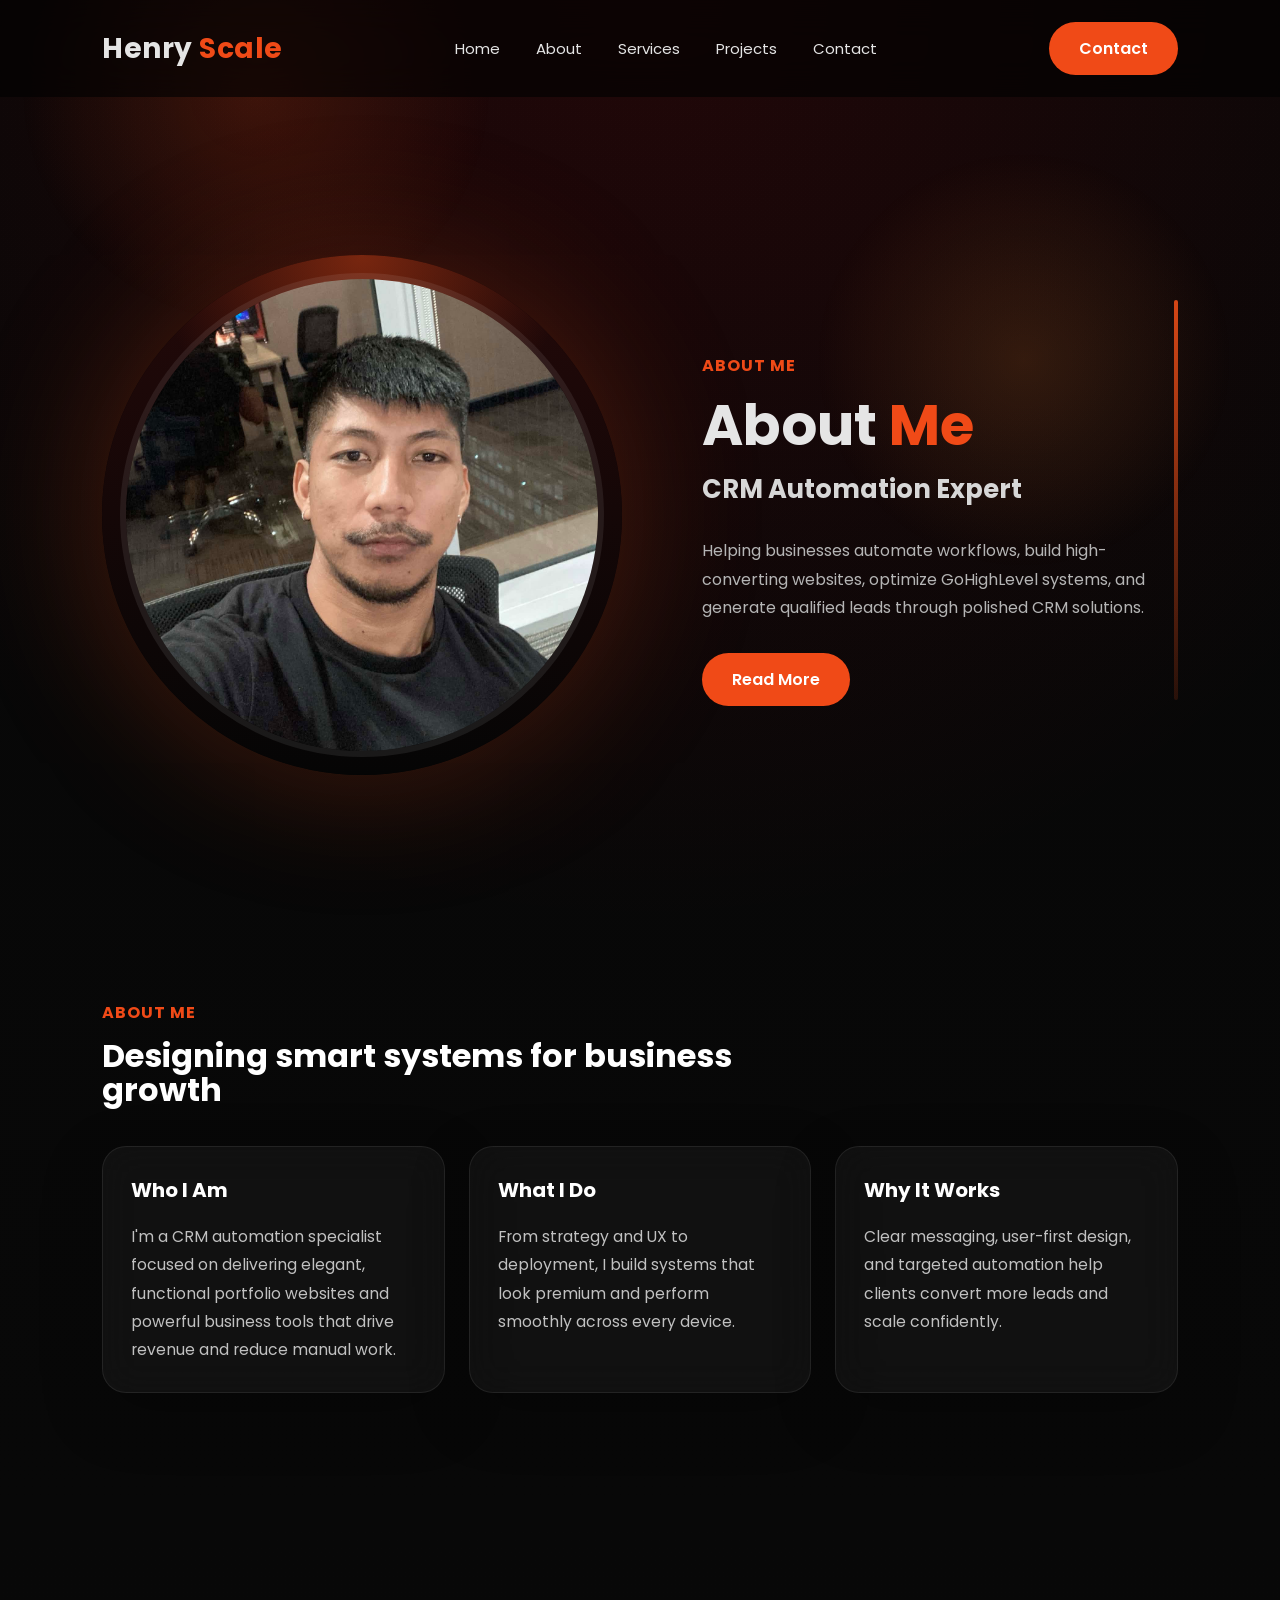
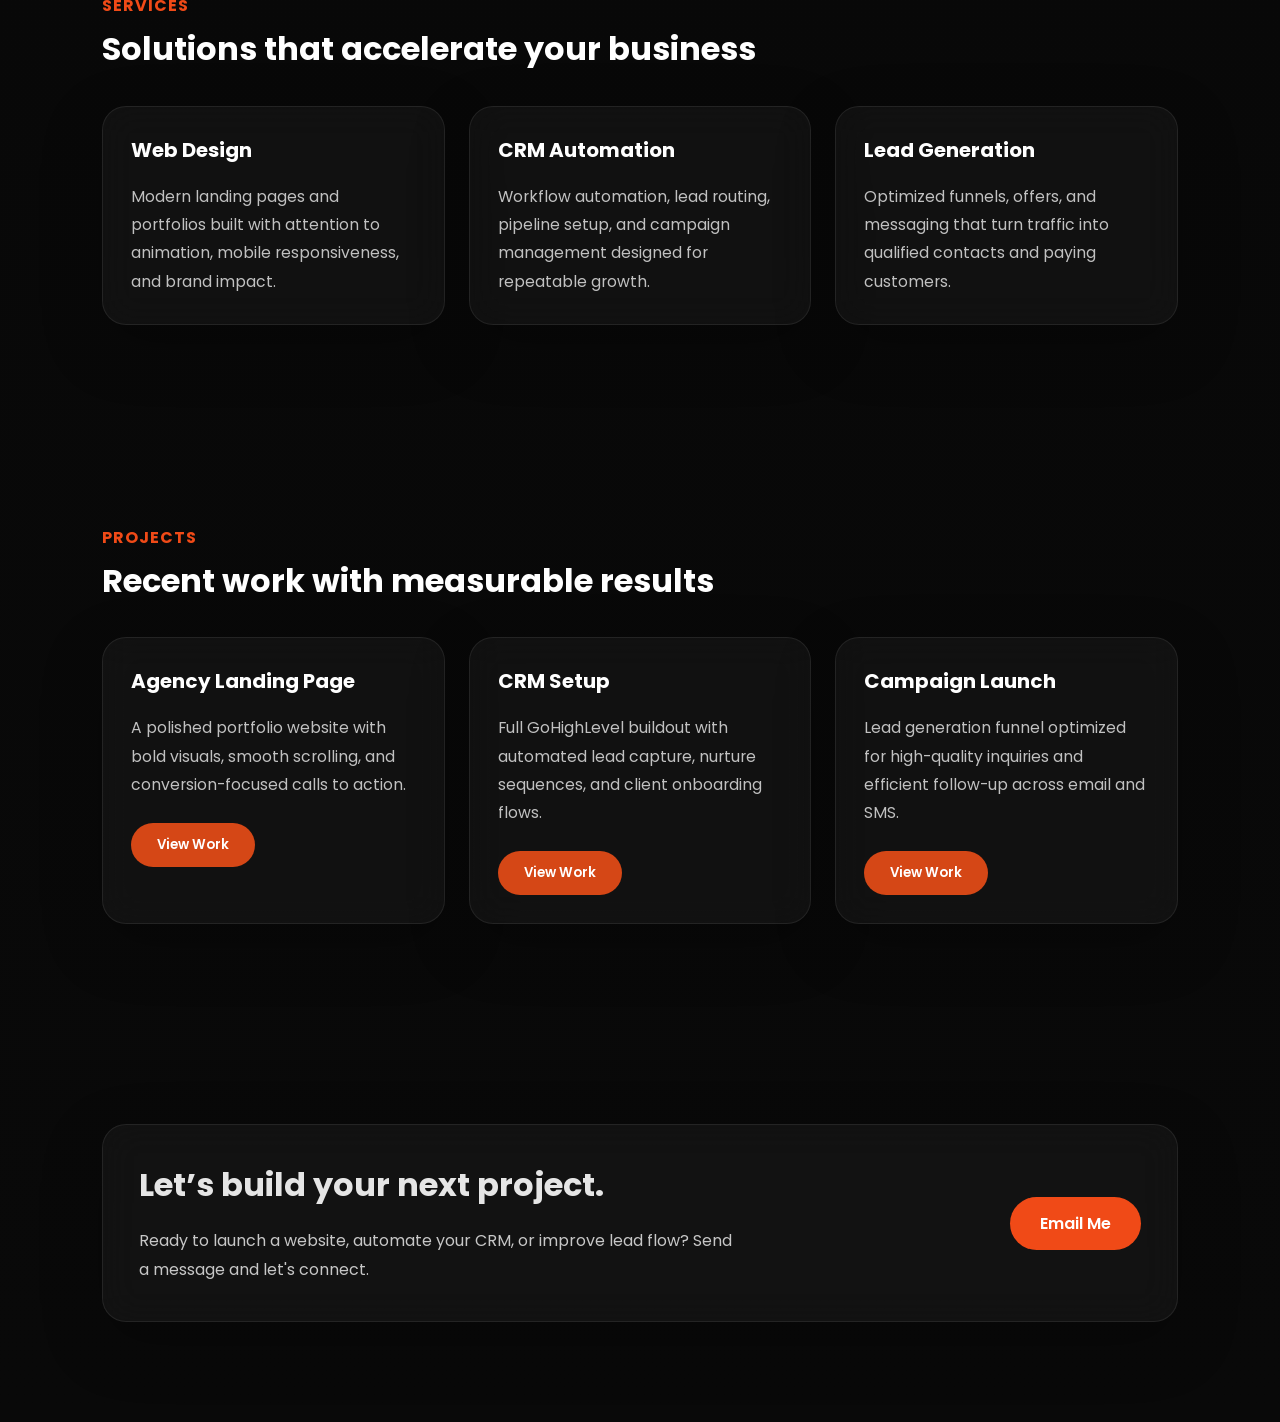
==== index.html @ 621b2a61 "Initial portfolio website" ====
<!DOCTYPE html>
<html lang="en">

<head>
    <meta charset="UTF-8">
    <meta name="viewport" content="width=device-width, initial-scale=1.0">
    <title>Henry Scale | Portfolio</title>

    <link rel="preconnect" href="https://fonts.googleapis.com">
    <link rel="preconnect" href="https://fonts.gstatic.com" crossorigin>
    <link href="https://fonts.googleapis.com/css2?family=Poppins:wght@200;300;400;500;600;700;800&display=swap" rel="stylesheet">
    <link rel="stylesheet" href="css/style.css">
</head>

<body>
    <header>
        <nav class="navbar">
            <div class="logo">Henry <span>Scale</span></div>
            <ul class="nav-links">
                <li><a href="#home">Home</a></li>
                <li><a href="#about">About</a></li>
                <li><a href="#services">Services</a></li>
                <li><a href="#projects">Projects</a></li>
                <li><a href="#contact">Contact</a></li>
            </ul>
            <a href="#contact" class="btn">Contact</a>
        </nav>
    </header>

    <main>
        <section class="hero" id="home">
            <div class="hero-left">
                <div class="image-circle">
                    <img src="images/profile.png.jpg" alt="Henry Scale">
                </div>
            </div>
            <div class="hero-right">
                <p class="eyebrow">About Me</p>
                <h1>About <span>Me</span></h1>
                <h2>CRM Automation Expert</h2>
                <p>Helping businesses automate workflows, build high-converting websites, optimize GoHighLevel systems, and generate qualified leads through polished CRM solutions.</p>
                <a href="#contact" class="btn btn-read-more">Read More</a>
            </div>
        </section>

        <section class="about" id="about">
            <div class="section-head">
                <span>About Me</span>
                <h2>Designing smart systems for business growth</h2>
            </div>
            <div class="about-grid">
                <div class="about-card">
                    <h3>Who I Am</h3>
                    <p>I'm a CRM automation specialist focused on delivering elegant, functional portfolio websites and powerful business tools that drive revenue and reduce manual work.</p>
                </div>
                <div class="about-card">
                    <h3>What I Do</h3>
                    <p>From strategy and UX to deployment, I build systems that look premium and perform smoothly across every device.</p>
                </div>
                <div class="about-card">
                    <h3>Why It Works</h3>
                    <p>Clear messaging, user-first design, and targeted automation help clients convert more leads and scale confidently.</p>
                </div>
            </div>
        </section>

        <section class="services" id="services">
            <div class="section-head">
                <span>Services</span>
                <h2>Solutions that accelerate your business</h2>
            </div>
            <div class="service-grid">
                <article class="service-card">
                    <h3>Web Design</h3>
                    <p>Modern landing pages and portfolios built with attention to animation, mobile responsiveness, and brand impact.</p>
                </article>
                <article class="service-card">
                    <h3>CRM Automation</h3>
                    <p>Workflow automation, lead routing, pipeline setup, and campaign management designed for repeatable growth.</p>
                </article>
                <article class="service-card">
                    <h3>Lead Generation</h3>
                    <p>Optimized funnels, offers, and messaging that turn traffic into qualified contacts and paying customers.</p>
                </article>
            </div>
        </section>

        <section class="projects" id="projects">
            <div class="section-head">
                <span>Projects</span>
                <h2>Recent work with measurable results</h2>
            </div>
            <div class="project-grid">
                <article class="project-card">
                    <h3>Agency Landing Page</h3>
                    <p>A polished portfolio website with bold visuals, smooth scrolling, and conversion-focused calls to action.</p>
                    <button class="project-btn" data-modal="modal-1">View Work</button>
                </article>
                <article class="project-card">
                    <h3>CRM Setup</h3>
                    <p>Full GoHighLevel buildout with automated lead capture, nurture sequences, and client onboarding flows.</p>
                    <button class="project-btn" data-modal="modal-2">View Work</button>
                </article>
                <article class="project-card">
                    <h3>Campaign Launch</h3>
                    <p>Lead generation funnel optimized for high-quality inquiries and efficient follow-up across email and SMS.</p>
                    <button class="project-btn" data-modal="modal-3">View Work</button>
                </article>
            </div>
        </section>

        <section class="contact" id="contact">
            <div class="contact-card">
                <div>
                    <h2>Let’s build your next project.</h2>
                    <p>Ready to launch a website, automate your CRM, or improve lead flow? Send a message and let's connect.</p>
                </div>
                <a href="mailto:hello@henryscale.com" class="btn">Email Me</a>
            </div>
        </section>

        <div class="modal-overlay" id="modal-1">
            <div class="modal-card">
                <button class="modal-close">×</button>
                <h3>Agency Landing Page Samples</h3>
                <p>Examples of polished portfolio pages built for agencies and personal brands, with strong visuals and conversion-focused layouts.</p>
                <ul>
                    <li>Landing page design with hero call-to-action and service highlights</li>
                    <li>Responsive mobile layout with animated section transitions</li>
                    <li>Custom portfolio gallery with client testimonials</li>
                </ul>
            </div>
        </div>

        <div class="modal-overlay" id="modal-2">
            <div class="modal-card">
                <button class="modal-close">×</button>
                <h3>CRM Setup Samples</h3>
                <p>CRM setups that include automated lead capture, email sequences, appointment workflows, and pipeline management.</p>
                <ul>
                    <li>Automated client intake forms and lead qualification funnels</li>
                    <li>Pipeline stages and task automation for sales teams</li>
                    <li>Follow-up reminders, SMS nurture flows, and reporting dashboards</li>
                </ul>
            </div>
        </div>

        <div class="modal-overlay" id="modal-3">
            <div class="modal-card">
                <button class="modal-close">×</button>
                <h3>Campaign Launch Samples</h3>
                <p>Campaign examples showing lead magnets, email funnels, and retargeting flows designed to convert prospects.</p>
                <ul>
                    <li>High-converting landing pages with lead capture offers</li>
                    <li>Multi-step email and SMS sequences for new leads</li>
                    <li>Performance tracking for CPL and conversion optimization</li>
                </ul>
            </div>
        </div>
    </main>

    <script src="js/script.js"></script>
</body>
</html>
---- css/style.css ----
* {
    margin: 0;
    padding: 0;
    box-sizing: border-box;
    font-family: 'Poppins', sans-serif;
}

:root {
    --bg: #050505;
    --surface: #0f0f10;
    --text: #e5e5e5;
    --muted: #9a9a9a;
    --accent: #f04a17;
    --accent-dark: #b20710;
}

html {
    scroll-behavior: smooth;
}

body {
    background: radial-gradient(circle at top, rgba(229, 9, 20, 0.12), transparent 30%),
        linear-gradient(180deg, #070707 0%, #090909 100%);
    color: var(--text);
    overflow-x: hidden;
}

a {
    text-decoration: none;
    color: inherit;
}

ul {
    list-style: none;
}

img {
    max-width: 100%;
    display: block;
}

body::before {
    content: '';
    position: fixed;
    inset: 0;
    background: radial-gradient(circle at 20% 10%, rgba(224, 74, 23, 0.2), transparent 18%),
        radial-gradient(circle at 80% 40%, rgba(255, 143, 54, 0.14), transparent 18%);
    pointer-events: none;
    z-index: -1;
}

.navbar {
    width: 100%;
    display: flex;
    justify-content: space-between;
    align-items: center;
    padding: 22px 8%;
    position: fixed;
    top: 0;
    left: 0;
    background: rgba(3, 3, 3, 0.65);
    backdrop-filter: blur(18px);
    z-index: 1000;
}

.logo {
    font-size: 28px;
    font-weight: 700;
    letter-spacing: 0.5px;
}

.logo span {
    color: var(--accent);
}

.nav-links {
    display: flex;
    gap: 36px;
    align-items: center;
}

.nav-links a {
    font-size: 15px;
    color: var(--text);
    transition: color 0.25s ease;
}

.nav-links a:hover,
.nav-links a:focus {
    color: var(--accent);
}

.btn,
.btn-outline {
    display: inline-flex;
    align-items: center;
    justify-content: center;
    border-radius: 999px;
    font-weight: 600;
    transition: all 0.3s ease;
}

.btn {
    padding: 14px 30px;
    background: var(--accent);
    color: white;
}

.btn:hover {
    background: var(--accent-dark);
    box-shadow: 0 0 30px rgba(224, 74, 23, 0.3);
}

.btn-outline {
    padding: 14px 30px;
    border: 2px solid var(--accent);
    color: var(--text);
}

.btn-outline:hover {
    background: rgba(224, 74, 23, 0.1);
    border-color: rgba(224, 74, 23, 0.9);
}

.btn-read-more {
    margin-top: 30px;
}

main {
    padding-top: 100px;
}

.hero {
    width: 100%;
    min-height: calc(100vh - 100px);
    display: grid;
    grid-template-columns: 1fr 1fr;
    align-items: center;
    gap: 80px;
    padding: 120px 8% 90px;
    position: relative;
}

.hero::after {
    content: '';
    position: absolute;
    right: 8%;
    top: 25%;
    width: 4px;
    height: 50%;
    background: linear-gradient(180deg, rgba(224, 74, 23, 0.95), rgba(224, 74, 23, 0.15));
    border-radius: 999px;
}

.hero-left {
    display: flex;
    justify-content: center;
}

.hero-right {
    max-width: 520px;
}

.hero-right .eyebrow {
    color: var(--accent);
    letter-spacing: 1px;
    text-transform: uppercase;
    margin-bottom: 18px;
    font-weight: 700;
}

.hero-right h1 {
    font-size: clamp(3.5rem, 4vw, 5.2rem);
    line-height: 0.95;
    margin: 0;
}

.hero-right h1 span {
    color: var(--accent);
}

.hero-right h2 {
    margin-top: 18px;
    font-size: clamp(1.6rem, 2vw, 2.4rem);
    color: #d7d7d7;
}

.hero-right p {
    margin-top: 28px;
    line-height: 1.8;
    font-size: 1rem;
    color: #b5b5b5;
    max-width: 540px;
}

.image-circle {
    width: 520px;
    height: 520px;
    border-radius: 50%;
    background: radial-gradient(circle at top, rgba(224, 74, 23, 0.45), transparent 35%),
        radial-gradient(circle at center, rgba(255, 255, 255, 0.08), transparent 40%),
        linear-gradient(180deg, #240909 0%, #050505 100%);
    box-shadow: 0 0 140px rgba(224, 74, 23, 0.28);
    display: grid;
    place-items: center;
    animation: float 6s ease-in-out infinite;
    padding: 18px;
}

.image-circle img {
    width: 100%;
    height: 100%;
    border-radius: 50%;
    object-fit: cover;
    border: 6px solid rgba(255, 255, 255, 0.08);
}

@keyframes float {
    0%, 100% {
        transform: translateY(0px);
    }
    50% {
        transform: translateY(-18px);
    }
}

.section-head {
    max-width: 720px;
    margin-bottom: 40px;
}

.section-head span {
    display: inline-block;
    color: var(--accent);
    font-weight: 700;
    letter-spacing: 1px;
    text-transform: uppercase;
    margin-bottom: 14px;
}

.section-head h2 {
    font-size: clamp(2rem, 2.5vw, 3rem);
    line-height: 1.05;
    color: white;
}

.about,
.services,
.projects,
.contact {
    padding: 100px 8%;
}

.about-grid,
.service-grid,
.project-grid {
    display: grid;
    gap: 24px;
}

.about-grid {
    grid-template-columns: repeat(3, minmax(220px, 1fr));
}

.about-card,
.service-card,
.project-card,
.contact-card {
    background: rgba(255, 255, 255, 0.04);
    border: 1px solid rgba(255, 255, 255, 0.08);
    border-radius: 24px;
    padding: 28px;
    backdrop-filter: blur(18px);
    box-shadow: 0 20px 60px rgba(0, 0, 0, 0.25);
}

.about-card h3,
.service-card h3,
.project-card h3 {
    margin-bottom: 18px;
    font-size: 1.25rem;
    color: white;
}

.about-card p,
.service-card p,
.project-card p {
    line-height: 1.8;
    color: #c1c1c1;
    font-size: 0.98rem;
}

.service-grid {
    grid-template-columns: repeat(3, minmax(240px, 1fr));
}

.project-grid {
    grid-template-columns: repeat(3, minmax(240px, 1fr));
}

.contact-card {
    display: flex;
    justify-content: space-between;
    align-items: center;
    gap: 24px;
    padding: 36px;
}

.contact-card h2 {
    font-size: clamp(2rem, 2.2vw, 2.6rem);
    margin-bottom: 18px;
}

.contact-card p {
    color: #c7c7c7;
    line-height: 1.8;
    max-width: 600px;
}

.contact-card .btn {
    white-space: nowrap;
}

.project-btn {
    margin-top: 24px;
    width: fit-content;
    padding: 12px 26px;
    border: none;
    border-radius: 999px;
    background: rgba(224, 74, 23, 0.95);
    color: white;
    font-weight: 600;
    cursor: pointer;
    transition: transform 0.2s ease, box-shadow 0.2s ease;
}

.project-btn:hover {
    transform: translateY(-2px);
    box-shadow: 0 14px 24px rgba(224, 74, 23, 0.22);
}

.modal-overlay {
    position: fixed;
    inset: 0;
    display: none;
    align-items: center;
    justify-content: center;
    background: rgba(0, 0, 0, 0.85);
    z-index: 1100;
    padding: 28px;
}

.modal-overlay.active {
    display: flex;
}

.modal-card {
    width: min(680px, 100%);
    background: #0b0b0b;
    border: 1px solid rgba(255, 255, 255, 0.08);
    border-radius: 28px;
    padding: 32px 34px;
    box-shadow: 0 24px 80px rgba(0, 0, 0, 0.4);
    position: relative;
}

.modal-card h3 {
    margin-bottom: 18px;
    color: white;
}

.modal-card p {
    color: #c7c7c7;
    line-height: 1.8;
    margin-bottom: 18px;
}

.modal-card ul {
    list-style: disc;
    margin-left: 20px;
    color: #d1d1d1;
    line-height: 1.85;
}

.modal-card ul li {
    margin-bottom: 12px;
}

.modal-close {
    position: absolute;
    top: 20px;
    right: 20px;
    width: 42px;
    height: 42px;
    border: none;
    border-radius: 50%;
    background: rgba(255, 255, 255, 0.08);
    color: white;
    font-size: 22px;
    cursor: pointer;
    display: grid;
    place-items: center;
    transition: background 0.2s ease;
}

.modal-close:hover {
    background: rgba(224, 74, 23, 0.9);
}

.sticky {
    background: rgba(10, 10, 10, 0.95);
    box-shadow: 0 16px 40px rgba(0, 0, 0, 0.35);
}

@media (max-width: 1080px) {
    .hero {
        grid-template-columns: 1fr;
        text-align: center;
        padding-top: 140px;
    }

    .hero-left,
    .hero-right {
        width: 100%;
    }

    .hero-right {
        justify-content: center;
    }

    .about-grid,
    .service-grid,
    .project-grid {
        grid-template-columns: repeat(2, minmax(220px, 1fr));
    }
}

@media (max-width: 820px) {
    .navbar {
        padding: 18px 6%;
    }

    .nav-links {
        display: none;
    }

    .hero {
        padding: 120px 6% 60px;
    }

    .section-head h2 {
        font-size: 2rem;
    }

    .about-grid,
    .service-grid,
    .project-grid {
        grid-template-columns: 1fr;
    }

    .contact-card {
        flex-direction: column;
        align-items: flex-start;
    }
}

@media (max-width: 600px) {
    .hero {
        padding: 100px 5% 50px;
    }

    .hero-left h1 {
        font-size: 3.5rem;
    }

    .hero-left h2 {
        font-size: 1.8rem;
    }

    .btn,
    .btn-outline {
        width: 100%;
    }

    .hero-buttons {
        flex-direction: column;
    }
}
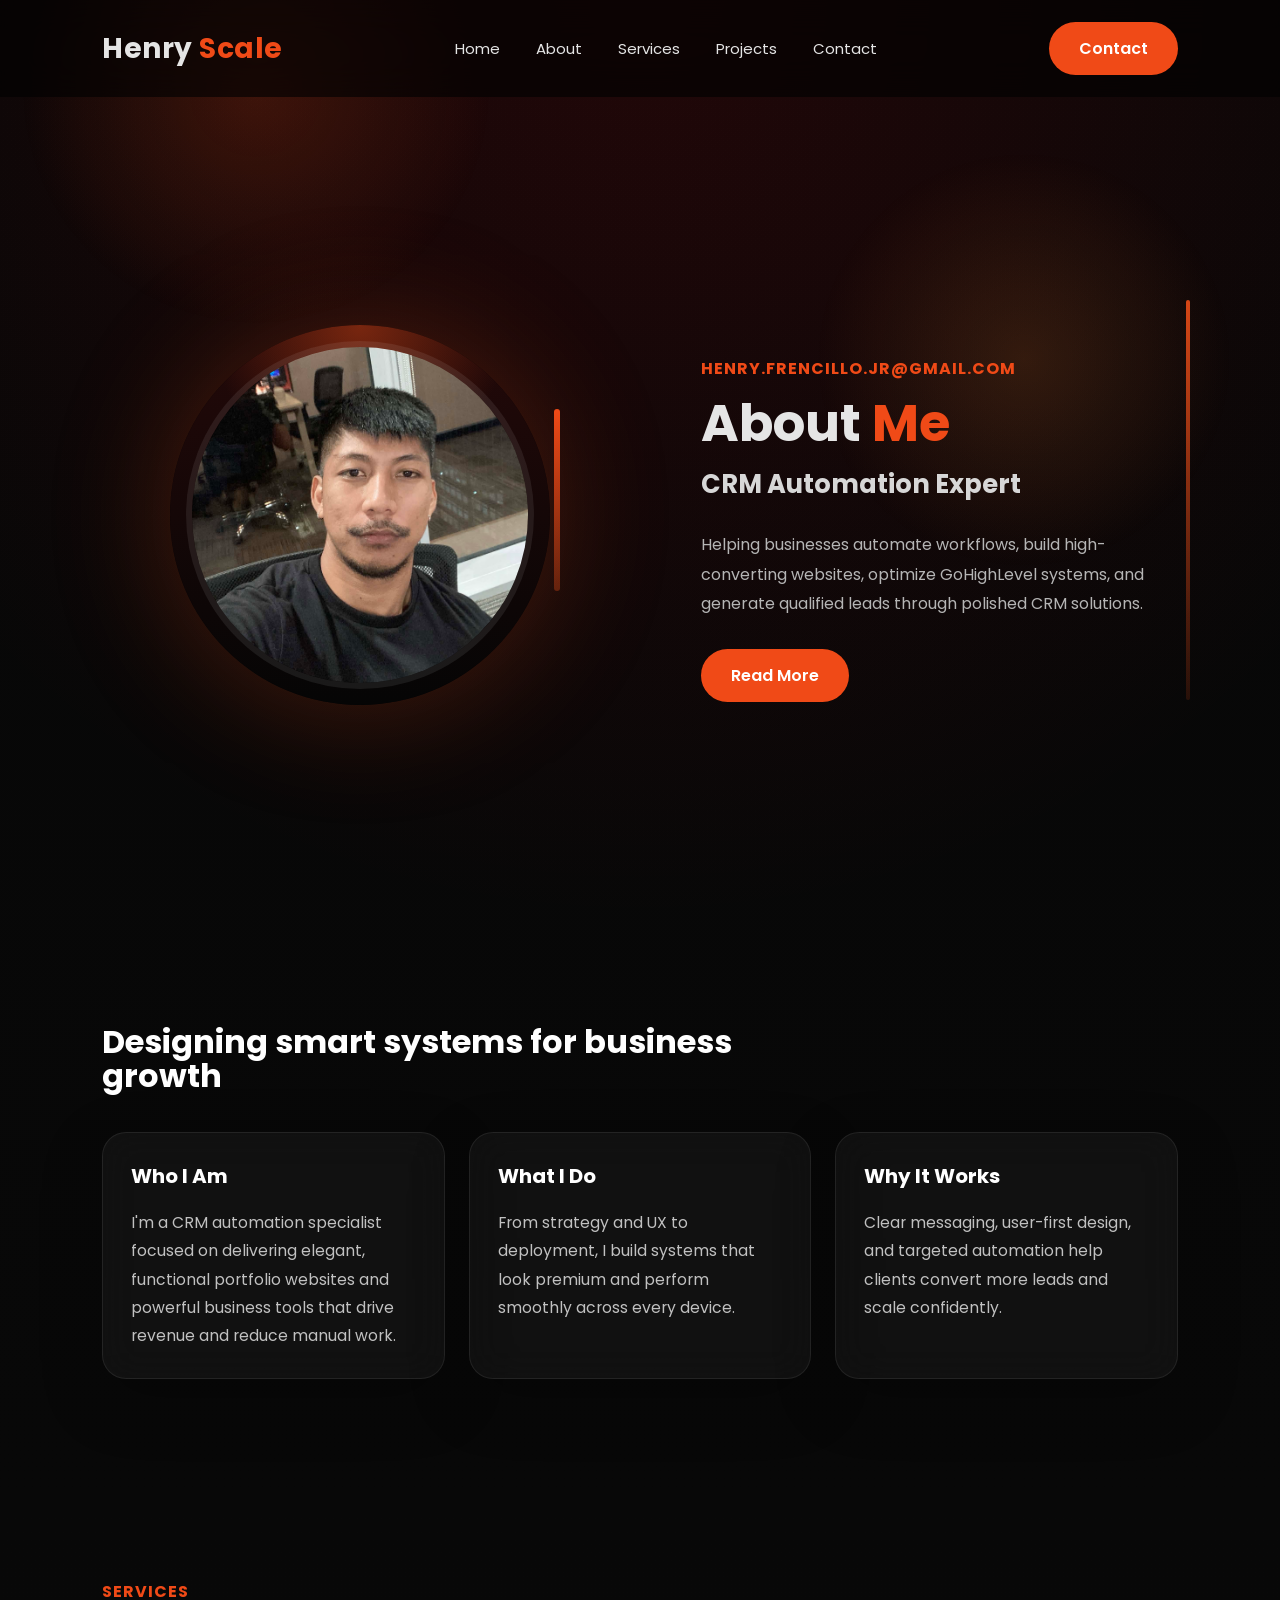
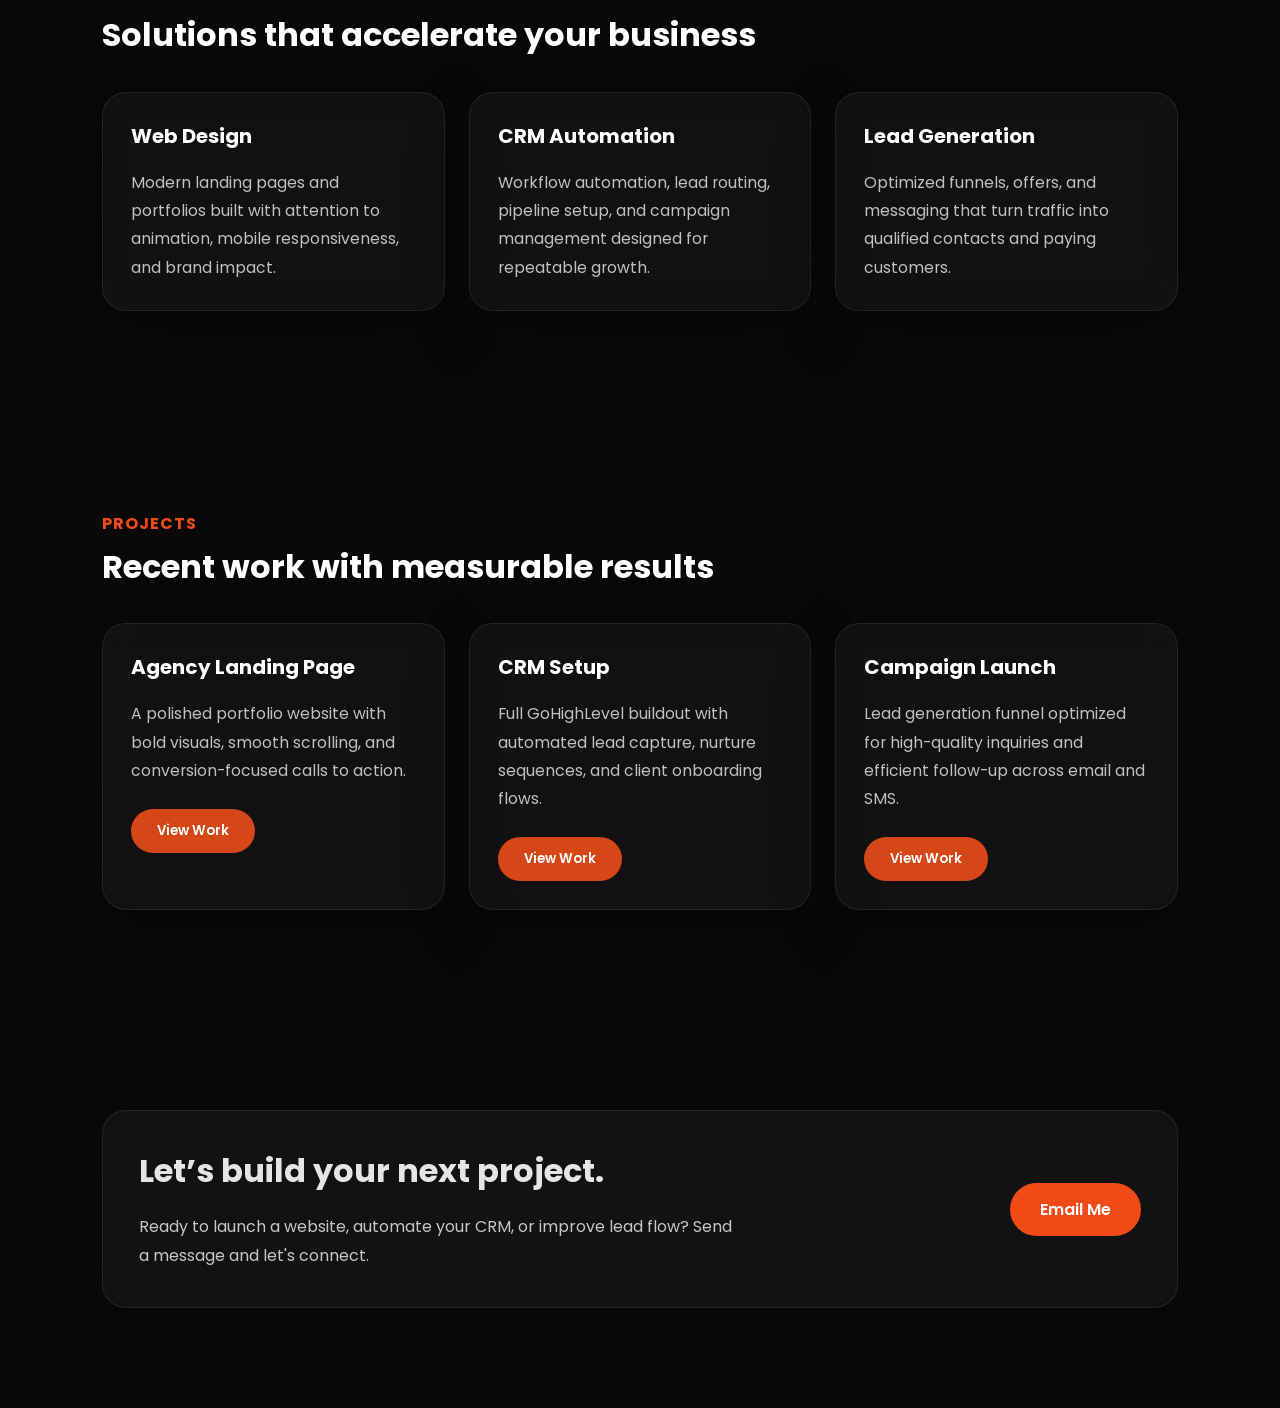
==== commit ced4e7b4: "Cache-bust CSS/JS with current commit to force browsers to fetch latest assets" ====
--- a/index.html
+++ b/index.html
@@ -9,7 +9,7 @@
     <link rel="preconnect" href="https://fonts.googleapis.com">
     <link rel="preconnect" href="https://fonts.gstatic.com" crossorigin>
     <link href="https://fonts.googleapis.com/css2?family=Poppins:wght@200;300;400;500;600;700;800&display=swap" rel="stylesheet">
-    <link rel="stylesheet" href="css/style.css">
+    <link rel="stylesheet" href="css/style.css?v=67f65a3">
 </head>
 
 <body>
@@ -35,7 +35,7 @@
                 </div>
             </div>
             <div class="hero-right">
-                <p class="eyebrow">About Me</p>
+                <p class="eyebrow">henry.frencillo.jr@gmail.com</p>
                 <h1>About <span>Me</span></h1>
                 <h2>CRM Automation Expert</h2>
                 <p>Helping businesses automate workflows, build high-converting websites, optimize GoHighLevel systems, and generate qualified leads through polished CRM solutions.</p>
@@ -45,7 +45,7 @@
 
         <section class="about" id="about">
             <div class="section-head">
-                <span>About Me</span>
+                <span></span>
                 <h2>Designing smart systems for business growth</h2>
             </div>
             <div class="about-grid">
@@ -159,6 +159,6 @@
         </div>
     </main>
 
-    <script src="js/script.js"></script>
+    <script src="js/script.js?v=67f65a3"></script>
 </body>
 </html>
--- a/css/style.css
+++ b/css/style.css
@@ -134,17 +134,18 @@
     width: 100%;
     min-height: calc(100vh - 100px);
     display: grid;
-    grid-template-columns: 1fr 1fr;
+    grid-template-columns: 1.05fr 0.95fr;
     align-items: center;
-    gap: 80px;
-    padding: 120px 8% 90px;
+    gap: 70px;
+    padding: 110px 7% 80px;
     position: relative;
+    overflow: hidden;
 }
 
 .hero::after {
     content: '';
     position: absolute;
-    right: 8%;
+    right: 7%;
     top: 25%;
     width: 4px;
     height: 50%;
@@ -155,23 +156,31 @@
 .hero-left {
     display: flex;
     justify-content: center;
+    width: 100%;
 }
 
 .hero-right {
     max-width: 520px;
+}
+
+.hero-right p,
+.hero-right h2,
+.hero-right h1,
+.hero-right .eyebrow {
+    width: 100%;
 }
 
 .hero-right .eyebrow {
     color: var(--accent);
     letter-spacing: 1px;
     text-transform: uppercase;
-    margin-bottom: 18px;
+    margin-bottom: 14px;
     font-weight: 700;
 }
 
 .hero-right h1 {
-    font-size: clamp(3.5rem, 4vw, 5.2rem);
-    line-height: 0.95;
+    font-size: clamp(3rem, 4vw, 4.5rem);
+    line-height: 1;
     margin: 0;
 }
 
@@ -180,31 +189,46 @@
 }
 
 .hero-right h2 {
-    margin-top: 18px;
-    font-size: clamp(1.6rem, 2vw, 2.4rem);
+    margin-top: 16px;
+    font-size: clamp(1.5rem, 2vw, 2.2rem);
     color: #d7d7d7;
 }
 
 .hero-right p {
-    margin-top: 28px;
-    line-height: 1.8;
+    margin-top: 26px;
+    line-height: 1.85;
     font-size: 1rem;
     color: #b5b5b5;
-    max-width: 540px;
+    max-width: 520px;
 }
 
 .image-circle {
-    width: 520px;
-    height: 520px;
+    width: 380px;
+    height: 380px;
+    min-width: 260px;
+    min-height: 260px;
     border-radius: 50%;
+    overflow: visible;
     background: radial-gradient(circle at top, rgba(224, 74, 23, 0.45), transparent 35%),
         radial-gradient(circle at center, rgba(255, 255, 255, 0.08), transparent 40%),
         linear-gradient(180deg, #240909 0%, #050505 100%);
-    box-shadow: 0 0 140px rgba(224, 74, 23, 0.28);
+    box-shadow: 0 0 120px rgba(224, 74, 23, 0.28);
     display: grid;
     place-items: center;
     animation: float 6s ease-in-out infinite;
-    padding: 18px;
+    padding: 16px;
+    position: relative;
+}
+
+.image-circle::before {
+    content: '';
+    position: absolute;
+    top: 22%;
+    right: -10px;
+    width: 6px;
+    height: 48%;
+    border-radius: 999px;
+    background: linear-gradient(180deg, rgba(240, 74, 23, 1), rgba(224, 74, 23, 0.35));
 }
 
 .image-circle img {
@@ -214,6 +238,13 @@
     object-fit: cover;
     border: 6px solid rgba(255, 255, 255, 0.08);
 }
+
+.image-circle .profile-inner {
+    position: relative;
+    width: 100%;
+    height: 100%;
+}
+
 
 @keyframes float {
     0%, 100% {
@@ -437,15 +468,32 @@
 
 @media (max-width: 820px) {
     .navbar {
-        padding: 18px 6%;
+        padding: 16px 5%;
+    }
+
+    .logo {
+        font-size: 24px;
     }
 
     .nav-links {
         display: none;
     }
 
+    .btn {
+        padding: 12px 24px;
+    }
+
     .hero {
-        padding: 120px 6% 60px;
+        padding: 95px 6% 55px;
+    }
+
+    .hero::after {
+        display: none;
+    }
+
+    /* Hide the profile accent line on tablets/phones */
+    .image-circle::before {
+        display: none !important;
     }
 
     .section-head h2 {
@@ -466,15 +514,60 @@
 
 @media (max-width: 600px) {
     .hero {
-        padding: 100px 5% 50px;
-    }
-
-    .hero-left h1 {
-        font-size: 3.5rem;
-    }
-
-    .hero-left h2 {
-        font-size: 1.8rem;
+        padding: 80px 5% 30px;
+        min-height: auto;
+        grid-template-columns: 1fr;
+        gap: 20px;
+    }
+
+    .hero-left {
+        margin: 0 auto;
+        width: min(240px, 88vw);
+        order: 1;
+    }
+
+    .hero-right {
+        max-width: 100%;
+        padding-top: 0;
+        order: 2;
+        text-align: center;
+    }
+    .image-circle::before {
+        display: none;
+    }
+
+    .hero-right h1 {
+        font-size: 1.9rem;
+    }
+
+    .hero-right h2 {
+        font-size: 1.3rem;
+    }
+
+    .hero-right p {
+        font-size: 0.9rem;
+    }
+
+    .hero-right .eyebrow {
+        font-size: 0.72rem;
+        letter-spacing: 0.7px;
+    }
+
+    .hero-right {
+        text-align: left;
+    }
+
+    .image-circle {
+        width: min(240px, 88vw);
+        height: min(240px, 88vw);
+        padding: 12px;
+    }
+
+    .image-circle::before {
+        top: 22%;
+        right: 10px;
+        width: 4px;
+        height: 40%;
     }
 
     .btn,
@@ -484,5 +577,6 @@
 
     .hero-buttons {
         flex-direction: column;
-    }
-}
+        gap: 16px;
+    }
+}
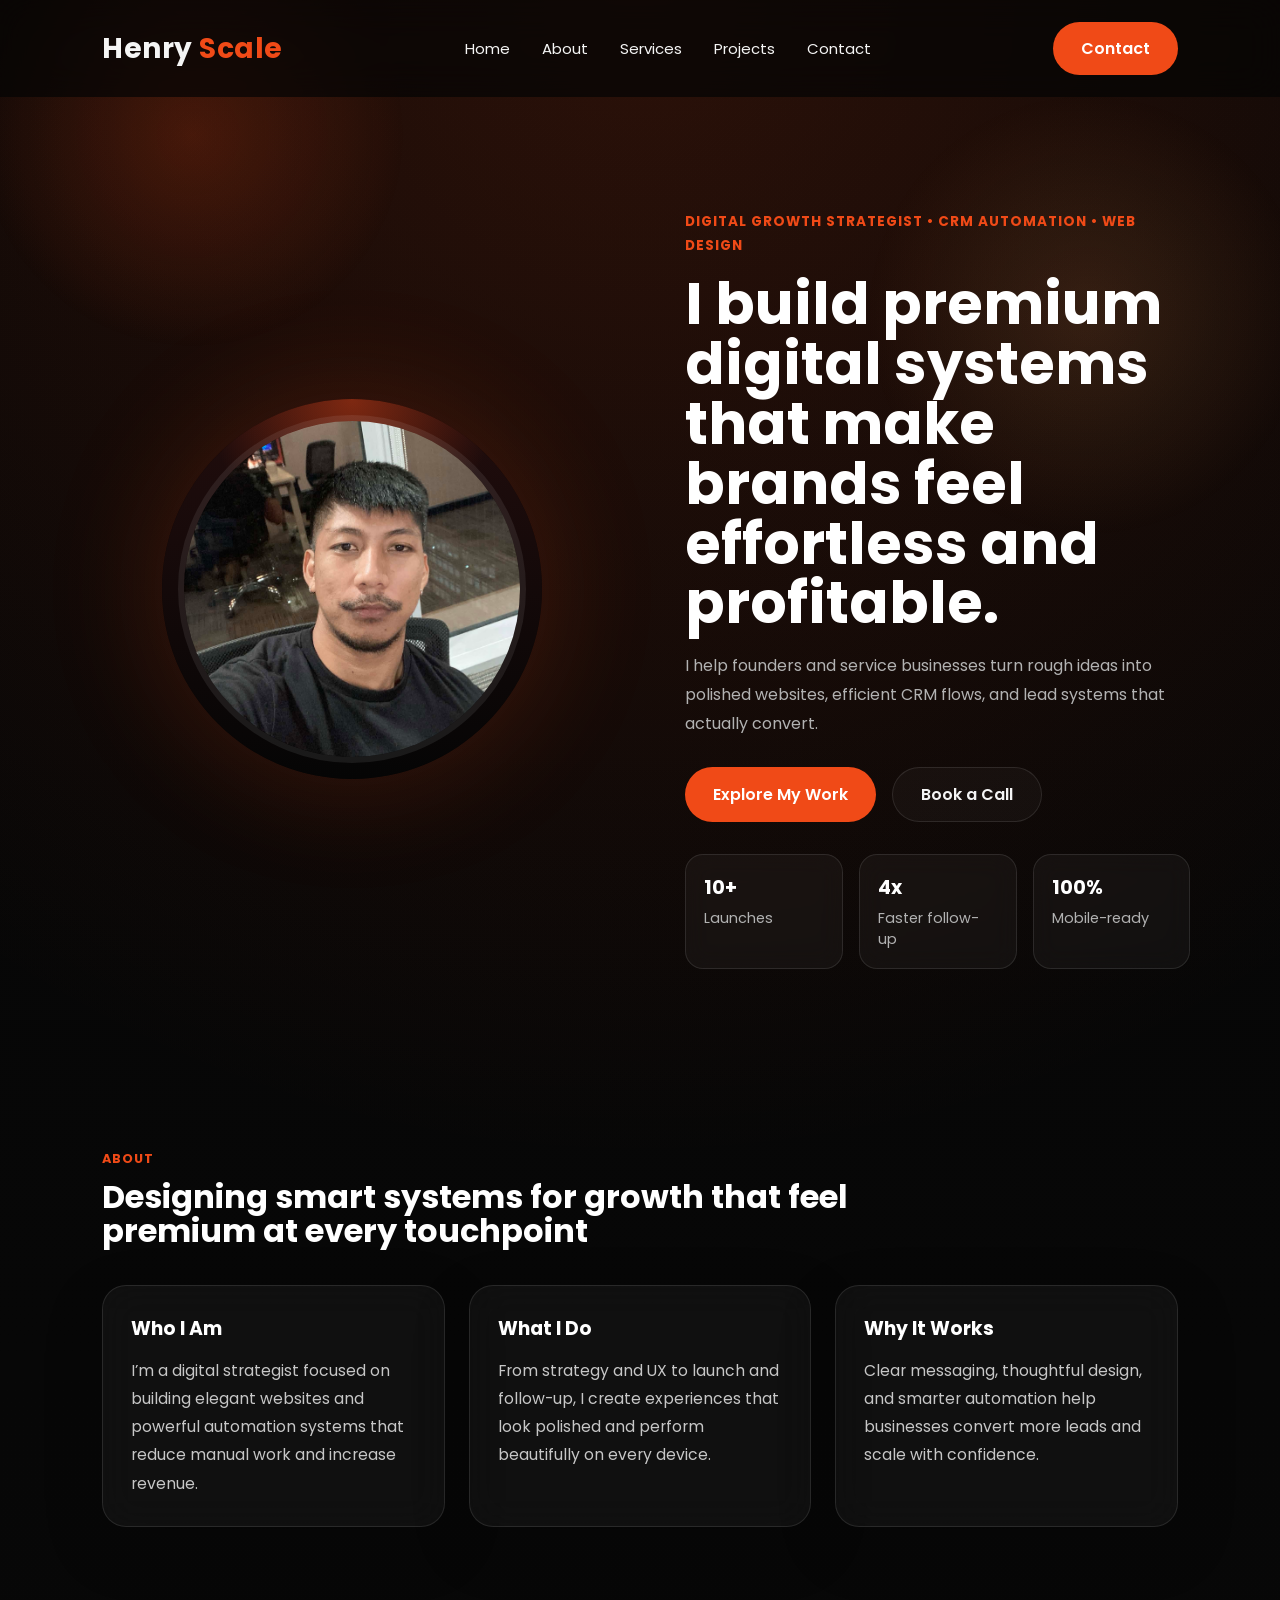
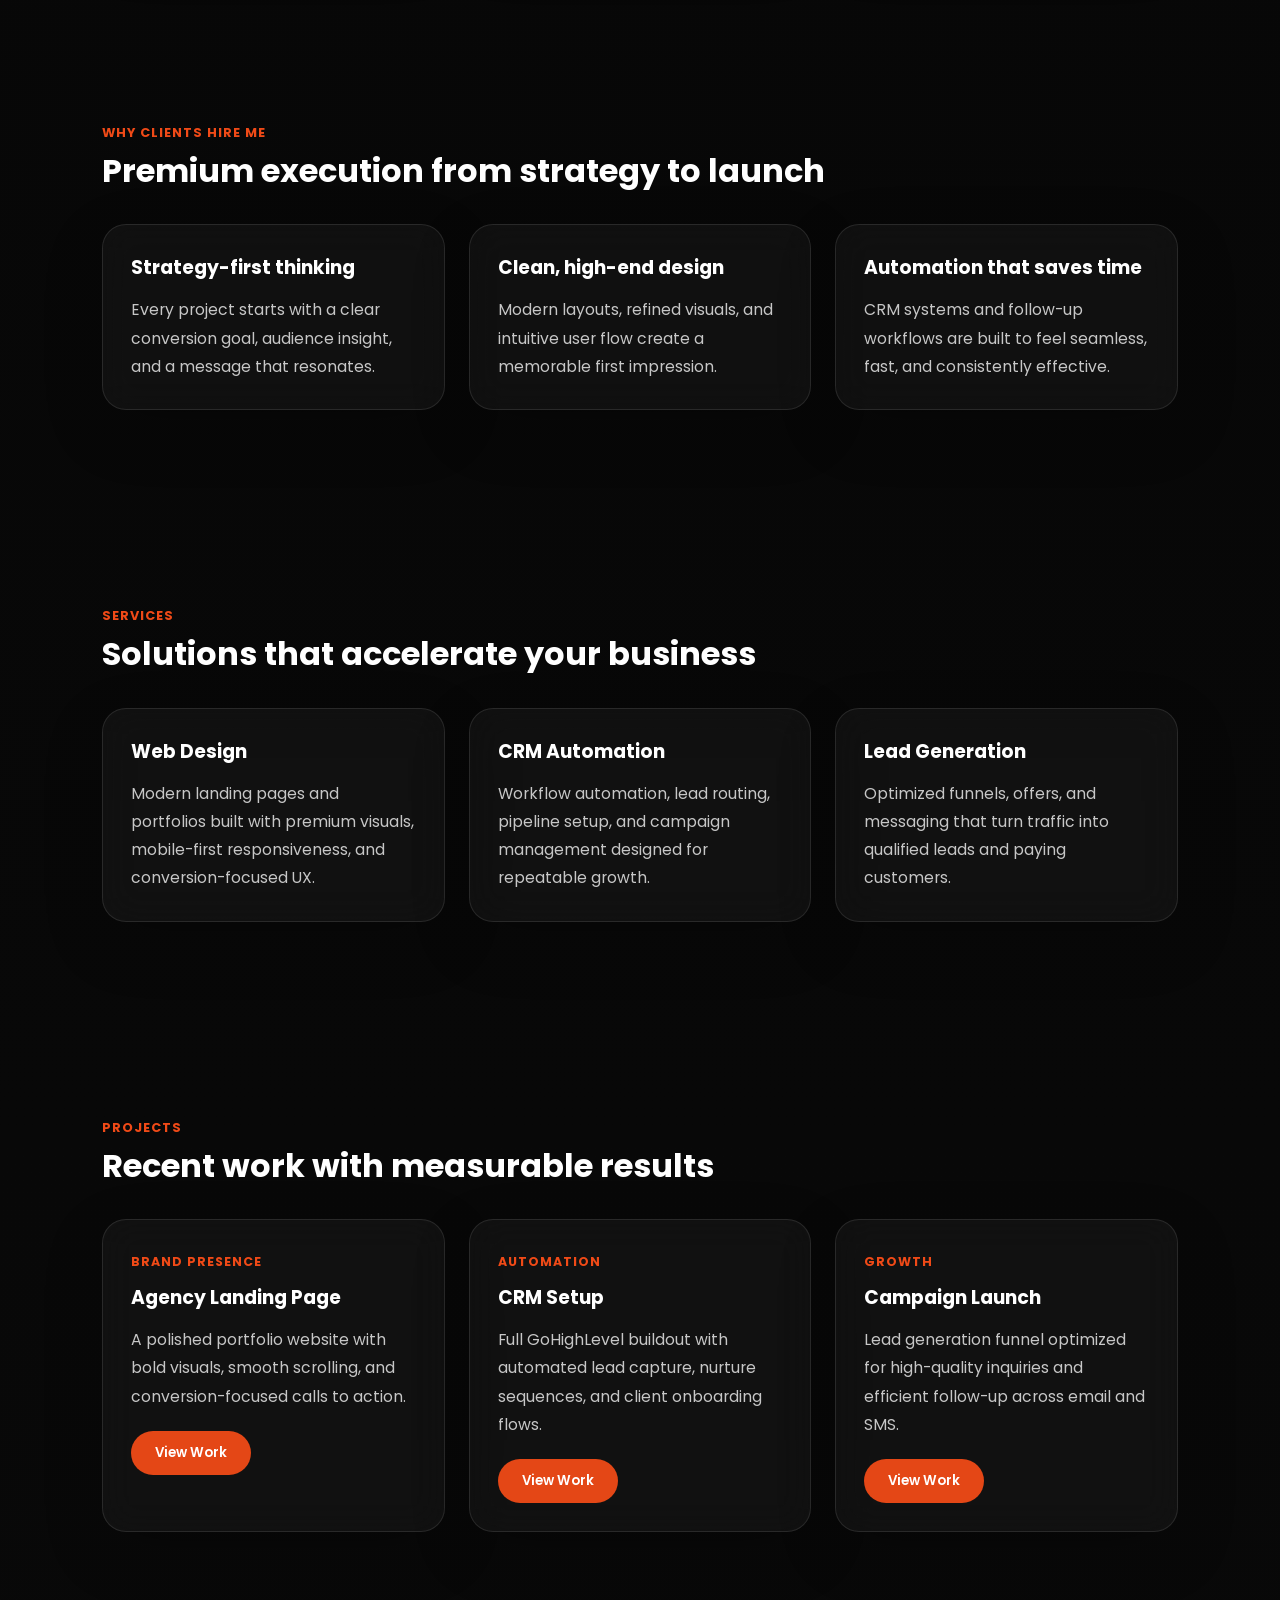
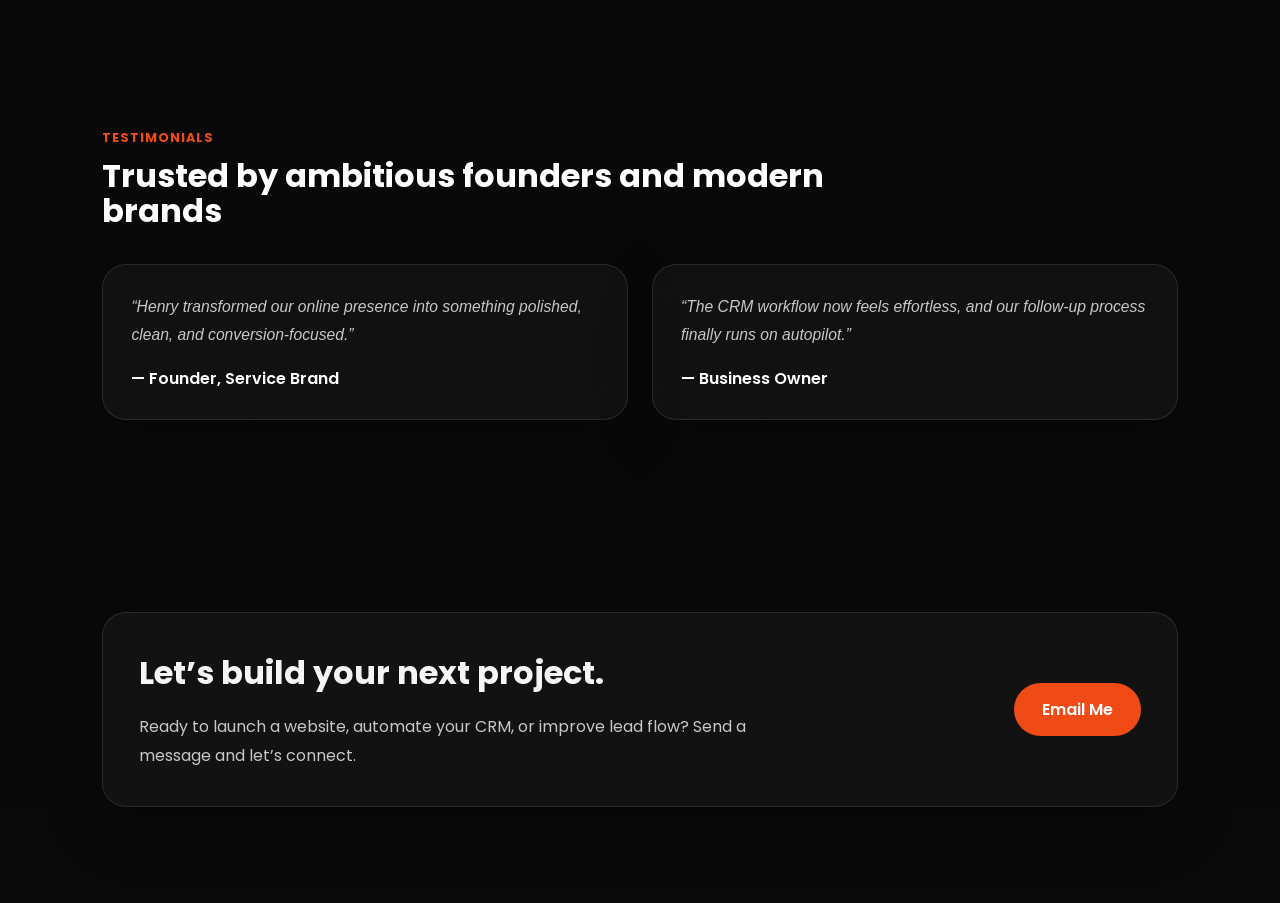
==== commit 51dba814: "Enhance portfolio layout and content" ====
--- a/index.html
+++ b/index.html
@@ -4,7 +4,9 @@
 <head>
     <meta charset="UTF-8">
     <meta name="viewport" content="width=device-width, initial-scale=1.0">
-    <title>Henry Scale | Portfolio</title>
+    <meta name="description" content="Henry Scale builds polished websites, CRM automation systems, and lead-generation solutions for modern businesses.">
+    <meta name="theme-color" content="#050505">
+    <title>Henry Scale | Premium Portfolio</title>
 
     <link rel="preconnect" href="https://fonts.googleapis.com">
     <link rel="preconnect" href="https://fonts.gstatic.com" crossorigin>
@@ -35,32 +37,69 @@
                 </div>
             </div>
             <div class="hero-right">
-                <p class="eyebrow">henry.frencillo.jr@gmail.com</p>
-                <h1>About <span>Me</span></h1>
-                <h2>CRM Automation Expert</h2>
-                <p>Helping businesses automate workflows, build high-converting websites, optimize GoHighLevel systems, and generate qualified leads through polished CRM solutions.</p>
-                <a href="#contact" class="btn btn-read-more">Read More</a>
+                <p class="eyebrow">Digital Growth Strategist • CRM Automation • Web Design</p>
+                <h1>I build premium digital systems that make brands feel effortless and profitable.</h1>
+                <p>I help founders and service businesses turn rough ideas into polished websites, efficient CRM flows, and lead systems that actually convert.</p>
+                <div class="hero-actions">
+                    <a href="#projects" class="btn">Explore My Work</a>
+                    <a href="#contact" class="btn btn-outline">Book a Call</a>
+                </div>
+                <div class="hero-metrics">
+                    <div class="metric-card">
+                        <strong>10+</strong>
+                        <span>Launches</span>
+                    </div>
+                    <div class="metric-card">
+                        <strong>4x</strong>
+                        <span>Faster follow-up</span>
+                    </div>
+                    <div class="metric-card">
+                        <strong>100%</strong>
+                        <span>Mobile-ready</span>
+                    </div>
+                </div>
             </div>
         </section>
 
         <section class="about" id="about">
             <div class="section-head">
-                <span></span>
-                <h2>Designing smart systems for business growth</h2>
+                <span>About</span>
+                <h2>Designing smart systems for growth that feel premium at every touchpoint</h2>
             </div>
             <div class="about-grid">
                 <div class="about-card">
                     <h3>Who I Am</h3>
-                    <p>I'm a CRM automation specialist focused on delivering elegant, functional portfolio websites and powerful business tools that drive revenue and reduce manual work.</p>
+                    <p>I’m a digital strategist focused on building elegant websites and powerful automation systems that reduce manual work and increase revenue.</p>
                 </div>
                 <div class="about-card">
                     <h3>What I Do</h3>
-                    <p>From strategy and UX to deployment, I build systems that look premium and perform smoothly across every device.</p>
+                    <p>From strategy and UX to launch and follow-up, I create experiences that look polished and perform beautifully on every device.</p>
                 </div>
                 <div class="about-card">
                     <h3>Why It Works</h3>
-                    <p>Clear messaging, user-first design, and targeted automation help clients convert more leads and scale confidently.</p>
-                </div>
+                    <p>Clear messaging, thoughtful design, and smarter automation help businesses convert more leads and scale with confidence.</p>
+                </div>
+            </div>
+        </section>
+
+        <section class="highlights">
+            <div class="section-head">
+                <span>Why clients hire me</span>
+                <h2>Premium execution from strategy to launch</h2>
+            </div>
+            <div class="highlight-grid">
+                <article class="highlight-card">
+                    <h3>Strategy-first thinking</h3>
+                    <p>Every project starts with a clear conversion goal, audience insight, and a message that resonates.</p>
+                </article>
+                <article class="highlight-card">
+                    <h3>Clean, high-end design</h3>
+                    <p>Modern layouts, refined visuals, and intuitive user flow create a memorable first impression.</p>
+                </article>
+                <article class="highlight-card">
+                    <h3>Automation that saves time</h3>
+                    <p>CRM systems and follow-up workflows are built to feel seamless, fast, and consistently effective.</p>
+                </article>
             </div>
         </section>
 
@@ -72,7 +111,7 @@
             <div class="service-grid">
                 <article class="service-card">
                     <h3>Web Design</h3>
-                    <p>Modern landing pages and portfolios built with attention to animation, mobile responsiveness, and brand impact.</p>
+                    <p>Modern landing pages and portfolios built with premium visuals, mobile-first responsiveness, and conversion-focused UX.</p>
                 </article>
                 <article class="service-card">
                     <h3>CRM Automation</h3>
@@ -80,7 +119,7 @@
                 </article>
                 <article class="service-card">
                     <h3>Lead Generation</h3>
-                    <p>Optimized funnels, offers, and messaging that turn traffic into qualified contacts and paying customers.</p>
+                    <p>Optimized funnels, offers, and messaging that turn traffic into qualified leads and paying customers.</p>
                 </article>
             </div>
         </section>
@@ -92,19 +131,39 @@
             </div>
             <div class="project-grid">
                 <article class="project-card">
+                    <span class="project-tag">Brand Presence</span>
                     <h3>Agency Landing Page</h3>
                     <p>A polished portfolio website with bold visuals, smooth scrolling, and conversion-focused calls to action.</p>
                     <button class="project-btn" data-modal="modal-1">View Work</button>
                 </article>
                 <article class="project-card">
+                    <span class="project-tag">Automation</span>
                     <h3>CRM Setup</h3>
                     <p>Full GoHighLevel buildout with automated lead capture, nurture sequences, and client onboarding flows.</p>
                     <button class="project-btn" data-modal="modal-2">View Work</button>
                 </article>
                 <article class="project-card">
+                    <span class="project-tag">Growth</span>
                     <h3>Campaign Launch</h3>
                     <p>Lead generation funnel optimized for high-quality inquiries and efficient follow-up across email and SMS.</p>
                     <button class="project-btn" data-modal="modal-3">View Work</button>
+                </article>
+            </div>
+        </section>
+
+        <section class="testimonials">
+            <div class="section-head">
+                <span>Testimonials</span>
+                <h2>Trusted by ambitious founders and modern brands</h2>
+            </div>
+            <div class="testimonial-grid">
+                <article class="testimonial-card">
+                    <p>“Henry transformed our online presence into something polished, clean, and conversion-focused.”</p>
+                    <span>— Founder, Service Brand</span>
+                </article>
+                <article class="testimonial-card">
+                    <p>“The CRM workflow now feels effortless, and our follow-up process finally runs on autopilot.”</p>
+                    <span>— Business Owner</span>
                 </article>
             </div>
         </section>
@@ -113,9 +172,9 @@
             <div class="contact-card">
                 <div>
                     <h2>Let’s build your next project.</h2>
-                    <p>Ready to launch a website, automate your CRM, or improve lead flow? Send a message and let's connect.</p>
-                </div>
-                <a href="mailto:hello@henryscale.com" class="btn">Email Me</a>
+                    <p>Ready to launch a website, automate your CRM, or improve lead flow? Send a message and let’s connect.</p>
+                </div>
+                <a href="mailto:henry.frencillo.jr@gmail.com" class="btn">Email Me</a>
             </div>
         </section>
 
--- a/css/style.css
+++ b/css/style.css
@@ -8,10 +8,11 @@
 :root {
     --bg: #050505;
     --surface: #0f0f10;
-    --text: #e5e5e5;
-    --muted: #9a9a9a;
+    --text: #f5f5f5;
+    --muted: #b2b2b2;
     --accent: #f04a17;
     --accent-dark: #b20710;
+    --border: rgba(255, 255, 255, 0.1);
 }
 
 html {
@@ -19,8 +20,9 @@
 }
 
 body {
-    background: radial-gradient(circle at top, rgba(229, 9, 20, 0.12), transparent 30%),
-        linear-gradient(180deg, #070707 0%, #090909 100%);
+    min-height: 100vh;
+    background: radial-gradient(circle at top, rgba(240, 74, 23, 0.16), transparent 28%),
+        linear-gradient(180deg, #060606 0%, #090909 100%);
     color: var(--text);
     overflow-x: hidden;
 }
@@ -43,8 +45,8 @@
     content: '';
     position: fixed;
     inset: 0;
-    background: radial-gradient(circle at 20% 10%, rgba(224, 74, 23, 0.2), transparent 18%),
-        radial-gradient(circle at 80% 40%, rgba(255, 143, 54, 0.14), transparent 18%);
+    background: radial-gradient(circle at 15% 15%, rgba(240, 74, 23, 0.2), transparent 16%),
+        radial-gradient(circle at 85% 35%, rgba(255, 175, 97, 0.12), transparent 18%);
     pointer-events: none;
     z-index: -1;
 }
@@ -58,9 +60,10 @@
     position: fixed;
     top: 0;
     left: 0;
-    background: rgba(3, 3, 3, 0.65);
+    background: rgba(5, 5, 5, 0.72);
     backdrop-filter: blur(18px);
     z-index: 1000;
+    transition: all 0.25s ease;
 }
 
 .logo {
@@ -75,7 +78,7 @@
 
 .nav-links {
     display: flex;
-    gap: 36px;
+    gap: 32px;
     align-items: center;
 }
 
@@ -101,29 +104,27 @@
 }
 
 .btn {
-    padding: 14px 30px;
+    padding: 14px 28px;
     background: var(--accent);
     color: white;
 }
 
 .btn:hover {
     background: var(--accent-dark);
-    box-shadow: 0 0 30px rgba(224, 74, 23, 0.3);
+    box-shadow: 0 0 30px rgba(240, 74, 23, 0.25);
+    transform: translateY(-2px);
 }
 
 .btn-outline {
-    padding: 14px 30px;
-    border: 2px solid var(--accent);
+    padding: 14px 28px;
+    border: 1px solid var(--border);
     color: var(--text);
+    background: rgba(255, 255, 255, 0.03);
 }
 
 .btn-outline:hover {
-    background: rgba(224, 74, 23, 0.1);
-    border-color: rgba(224, 74, 23, 0.9);
-}
-
-.btn-read-more {
-    margin-top: 30px;
+    border-color: rgba(240, 74, 23, 0.8);
+    background: rgba(240, 74, 23, 0.1);
 }
 
 main {
@@ -134,7 +135,7 @@
     width: 100%;
     min-height: calc(100vh - 100px);
     display: grid;
-    grid-template-columns: 1.05fr 0.95fr;
+    grid-template-columns: 1.02fr 0.98fr;
     align-items: center;
     gap: 70px;
     padding: 110px 7% 80px;
@@ -142,64 +143,71 @@
     overflow: hidden;
 }
 
-.hero::after {
-    content: '';
-    position: absolute;
-    right: 7%;
-    top: 25%;
-    width: 4px;
-    height: 50%;
-    background: linear-gradient(180deg, rgba(224, 74, 23, 0.95), rgba(224, 74, 23, 0.15));
-    border-radius: 999px;
-}
-
 .hero-left {
     display: flex;
     justify-content: center;
-    width: 100%;
 }
 
 .hero-right {
-    max-width: 520px;
-}
-
-.hero-right p,
-.hero-right h2,
-.hero-right h1,
-.hero-right .eyebrow {
-    width: 100%;
+    max-width: 620px;
 }
 
 .hero-right .eyebrow {
     color: var(--accent);
     letter-spacing: 1px;
     text-transform: uppercase;
-    margin-bottom: 14px;
+    margin-bottom: 16px;
     font-weight: 700;
+    font-size: 0.85rem;
 }
 
 .hero-right h1 {
-    font-size: clamp(3rem, 4vw, 4.5rem);
-    line-height: 1;
-    margin: 0;
-}
-
-.hero-right h1 span {
-    color: var(--accent);
-}
-
-.hero-right h2 {
-    margin-top: 16px;
-    font-size: clamp(1.5rem, 2vw, 2.2rem);
-    color: #d7d7d7;
+    font-size: clamp(2.6rem, 4.5vw, 4.2rem);
+    line-height: 1.04;
+    margin-bottom: 18px;
+    color: white;
 }
 
 .hero-right p {
-    margin-top: 26px;
-    line-height: 1.85;
+    line-height: 1.8;
     font-size: 1rem;
-    color: #b5b5b5;
-    max-width: 520px;
+    color: var(--muted);
+    max-width: 560px;
+}
+
+.hero-actions {
+    display: flex;
+    flex-wrap: wrap;
+    gap: 16px;
+    margin-top: 28px;
+}
+
+.hero-metrics {
+    display: grid;
+    grid-template-columns: repeat(3, minmax(90px, 1fr));
+    gap: 16px;
+    margin-top: 32px;
+}
+
+.metric-card {
+    padding: 18px;
+    border-radius: 18px;
+    background: rgba(255, 255, 255, 0.04);
+    border: 1px solid var(--border);
+    backdrop-filter: blur(12px);
+}
+
+.metric-card strong {
+    display: block;
+    font-size: 1.2rem;
+    color: white;
+}
+
+.metric-card span {
+    display: block;
+    margin-top: 6px;
+    font-size: 0.9rem;
+    color: var(--muted);
 }
 
 .image-circle {
@@ -208,27 +216,14 @@
     min-width: 260px;
     min-height: 260px;
     border-radius: 50%;
-    overflow: visible;
-    background: radial-gradient(circle at top, rgba(224, 74, 23, 0.45), transparent 35%),
-        radial-gradient(circle at center, rgba(255, 255, 255, 0.08), transparent 40%),
-        linear-gradient(180deg, #240909 0%, #050505 100%);
-    box-shadow: 0 0 120px rgba(224, 74, 23, 0.28);
+    overflow: hidden;
+    background: radial-gradient(circle at top, rgba(240, 74, 23, 0.45), transparent 34%),
+        linear-gradient(180deg, #220d0d 0%, #050505 100%);
+    box-shadow: 0 0 120px rgba(240, 74, 23, 0.2);
     display: grid;
     place-items: center;
     animation: float 6s ease-in-out infinite;
     padding: 16px;
-    position: relative;
-}
-
-.image-circle::before {
-    content: '';
-    position: absolute;
-    top: 22%;
-    right: -10px;
-    width: 6px;
-    height: 48%;
-    border-radius: 999px;
-    background: linear-gradient(180deg, rgba(240, 74, 23, 1), rgba(224, 74, 23, 0.35));
 }
 
 .image-circle img {
@@ -239,25 +234,18 @@
     border: 6px solid rgba(255, 255, 255, 0.08);
 }
 
-.image-circle .profile-inner {
-    position: relative;
-    width: 100%;
-    height: 100%;
-}
-
-
 @keyframes float {
     0%, 100% {
         transform: translateY(0px);
     }
     50% {
-        transform: translateY(-18px);
+        transform: translateY(-16px);
     }
 }
 
 .section-head {
-    max-width: 720px;
-    margin-bottom: 40px;
+    max-width: 760px;
+    margin-bottom: 36px;
 }
 
 .section-head span {
@@ -266,25 +254,30 @@
     font-weight: 700;
     letter-spacing: 1px;
     text-transform: uppercase;
-    margin-bottom: 14px;
+    margin-bottom: 12px;
+    font-size: 0.8rem;
 }
 
 .section-head h2 {
-    font-size: clamp(2rem, 2.5vw, 3rem);
-    line-height: 1.05;
+    font-size: clamp(2rem, 2.5vw, 2.8rem);
+    line-height: 1.08;
     color: white;
 }
 
 .about,
+.highlights,
 .services,
 .projects,
+.testimonials,
 .contact {
-    padding: 100px 8%;
+    padding: 96px 8%;
 }
 
 .about-grid,
+.highlight-grid,
 .service-grid,
-.project-grid {
+.project-grid,
+.testimonial-grid {
     display: grid;
     gap: 24px;
 }
@@ -294,31 +287,40 @@
 }
 
 .about-card,
+.highlight-card,
 .service-card,
 .project-card,
+.testimonial-card,
 .contact-card {
     background: rgba(255, 255, 255, 0.04);
-    border: 1px solid rgba(255, 255, 255, 0.08);
+    border: 1px solid var(--border);
     border-radius: 24px;
     padding: 28px;
     backdrop-filter: blur(18px);
-    box-shadow: 0 20px 60px rgba(0, 0, 0, 0.25);
+    box-shadow: 0 20px 60px rgba(0, 0, 0, 0.2);
 }
 
 .about-card h3,
+.highlight-card h3,
 .service-card h3,
 .project-card h3 {
-    margin-bottom: 18px;
-    font-size: 1.25rem;
+    margin-bottom: 14px;
+    font-size: 1.18rem;
     color: white;
 }
 
 .about-card p,
+.highlight-card p,
 .service-card p,
-.project-card p {
+.project-card p,
+.testimonial-card p {
     line-height: 1.8;
-    color: #c1c1c1;
+    color: #c7c7c7;
     font-size: 0.98rem;
+}
+
+.highlight-grid {
+    grid-template-columns: repeat(3, minmax(220px, 1fr));
 }
 
 .service-grid {
@@ -327,6 +329,31 @@
 
 .project-grid {
     grid-template-columns: repeat(3, minmax(240px, 1fr));
+}
+
+.project-tag {
+    display: inline-block;
+    margin-bottom: 12px;
+    color: var(--accent);
+    font-size: 0.78rem;
+    text-transform: uppercase;
+    letter-spacing: 1px;
+    font-weight: 700;
+}
+
+.testimonial-grid {
+    grid-template-columns: repeat(2, minmax(260px, 1fr));
+}
+
+.testimonial-card p {
+    font-style: italic;
+}
+
+.testimonial-card span {
+    display: block;
+    margin-top: 16px;
+    color: white;
+    font-weight: 600;
 }
 
 .contact-card {
@@ -339,13 +366,13 @@
 
 .contact-card h2 {
     font-size: clamp(2rem, 2.2vw, 2.6rem);
-    margin-bottom: 18px;
+    margin-bottom: 16px;
 }
 
 .contact-card p {
     color: #c7c7c7;
     line-height: 1.8;
-    max-width: 600px;
+    max-width: 620px;
 }
 
 .contact-card .btn {
@@ -353,12 +380,12 @@
 }
 
 .project-btn {
-    margin-top: 24px;
+    margin-top: 20px;
     width: fit-content;
-    padding: 12px 26px;
+    padding: 12px 24px;
     border: none;
     border-radius: 999px;
-    background: rgba(224, 74, 23, 0.95);
+    background: rgba(240, 74, 23, 0.95);
     color: white;
     font-weight: 600;
     cursor: pointer;
@@ -367,7 +394,7 @@
 
 .project-btn:hover {
     transform: translateY(-2px);
-    box-shadow: 0 14px 24px rgba(224, 74, 23, 0.22);
+    box-shadow: 0 14px 24px rgba(240, 74, 23, 0.24);
 }
 
 .modal-overlay {
@@ -376,7 +403,7 @@
     display: none;
     align-items: center;
     justify-content: center;
-    background: rgba(0, 0, 0, 0.85);
+    background: rgba(0, 0, 0, 0.86);
     z-index: 1100;
     padding: 28px;
 }
@@ -396,7 +423,7 @@
 }
 
 .modal-card h3 {
-    margin-bottom: 18px;
+    margin-bottom: 16px;
     color: white;
 }
 
@@ -414,7 +441,7 @@
 }
 
 .modal-card ul li {
-    margin-bottom: 12px;
+    margin-bottom: 10px;
 }
 
 .modal-close {
@@ -435,12 +462,12 @@
 }
 
 .modal-close:hover {
-    background: rgba(224, 74, 23, 0.9);
+    background: rgba(240, 74, 23, 0.9);
 }
 
 .sticky {
-    background: rgba(10, 10, 10, 0.95);
-    box-shadow: 0 16px 40px rgba(0, 0, 0, 0.35);
+    background: rgba(8, 8, 8, 0.97);
+    box-shadow: 0 16px 40px rgba(0, 0, 0, 0.34);
 }
 
 @media (max-width: 1080px) {
@@ -456,10 +483,15 @@
     }
 
     .hero-right {
+        margin: 0 auto;
+    }
+
+    .hero-actions {
         justify-content: center;
     }
 
     .about-grid,
+    .highlight-grid,
     .service-grid,
     .project-grid {
         grid-template-columns: repeat(2, minmax(220px, 1fr));
@@ -479,30 +511,19 @@
         display: none;
     }
 
-    .btn {
-        padding: 12px 24px;
-    }
-
     .hero {
         padding: 95px 6% 55px;
     }
 
-    .hero::after {
-        display: none;
-    }
-
-    /* Hide the profile accent line on tablets/phones */
-    .image-circle::before {
-        display: none !important;
-    }
-
     .section-head h2 {
         font-size: 2rem;
     }
 
     .about-grid,
+    .highlight-grid,
     .service-grid,
-    .project-grid {
+    .project-grid,
+    .testimonial-grid {
         grid-template-columns: 1fr;
     }
 
@@ -516,45 +537,20 @@
     .hero {
         padding: 80px 5% 30px;
         min-height: auto;
-        grid-template-columns: 1fr;
-        gap: 20px;
-    }
-
-    .hero-left {
-        margin: 0 auto;
-        width: min(240px, 88vw);
-        order: 1;
-    }
-
-    .hero-right {
-        max-width: 100%;
-        padding-top: 0;
-        order: 2;
-        text-align: center;
-    }
-    .image-circle::before {
-        display: none;
-    }
-
-    .hero-right h1 {
-        font-size: 1.9rem;
-    }
-
-    .hero-right h2 {
-        font-size: 1.3rem;
-    }
-
-    .hero-right p {
-        font-size: 0.9rem;
-    }
-
-    .hero-right .eyebrow {
-        font-size: 0.72rem;
-        letter-spacing: 0.7px;
+        gap: 24px;
     }
 
     .hero-right {
         text-align: left;
+    }
+
+    .hero-actions {
+        flex-direction: column;
+        align-items: stretch;
+    }
+
+    .hero-metrics {
+        grid-template-columns: 1fr;
     }
 
     .image-circle {
@@ -563,20 +559,21 @@
         padding: 12px;
     }
 
-    .image-circle::before {
-        top: 22%;
-        right: 10px;
-        width: 4px;
-        height: 40%;
+    .hero-right h1 {
+        font-size: 1.9rem;
+    }
+
+    .hero-right p {
+        font-size: 0.92rem;
+    }
+
+    .hero-right .eyebrow {
+        font-size: 0.72rem;
+        letter-spacing: 0.7px;
     }
 
     .btn,
     .btn-outline {
         width: 100%;
     }
-
-    .hero-buttons {
-        flex-direction: column;
-        gap: 16px;
-    }
-}
+}
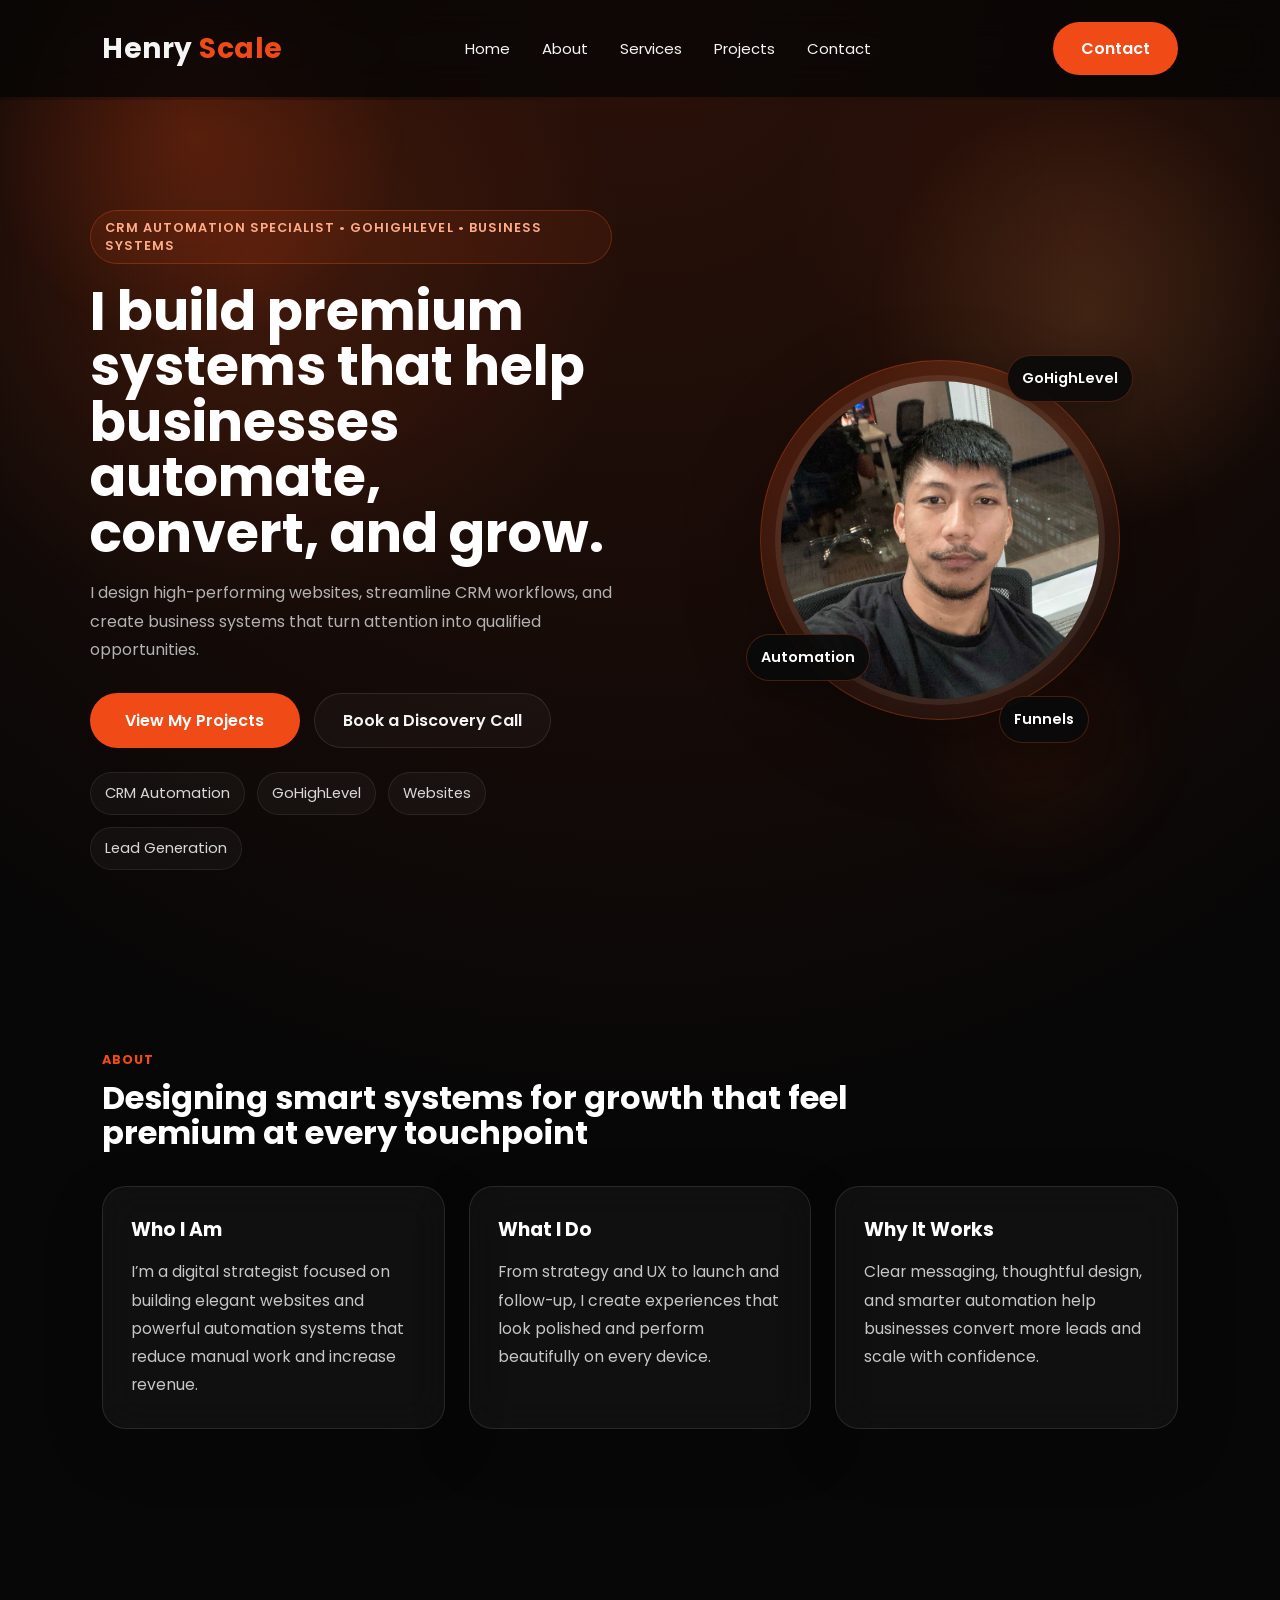
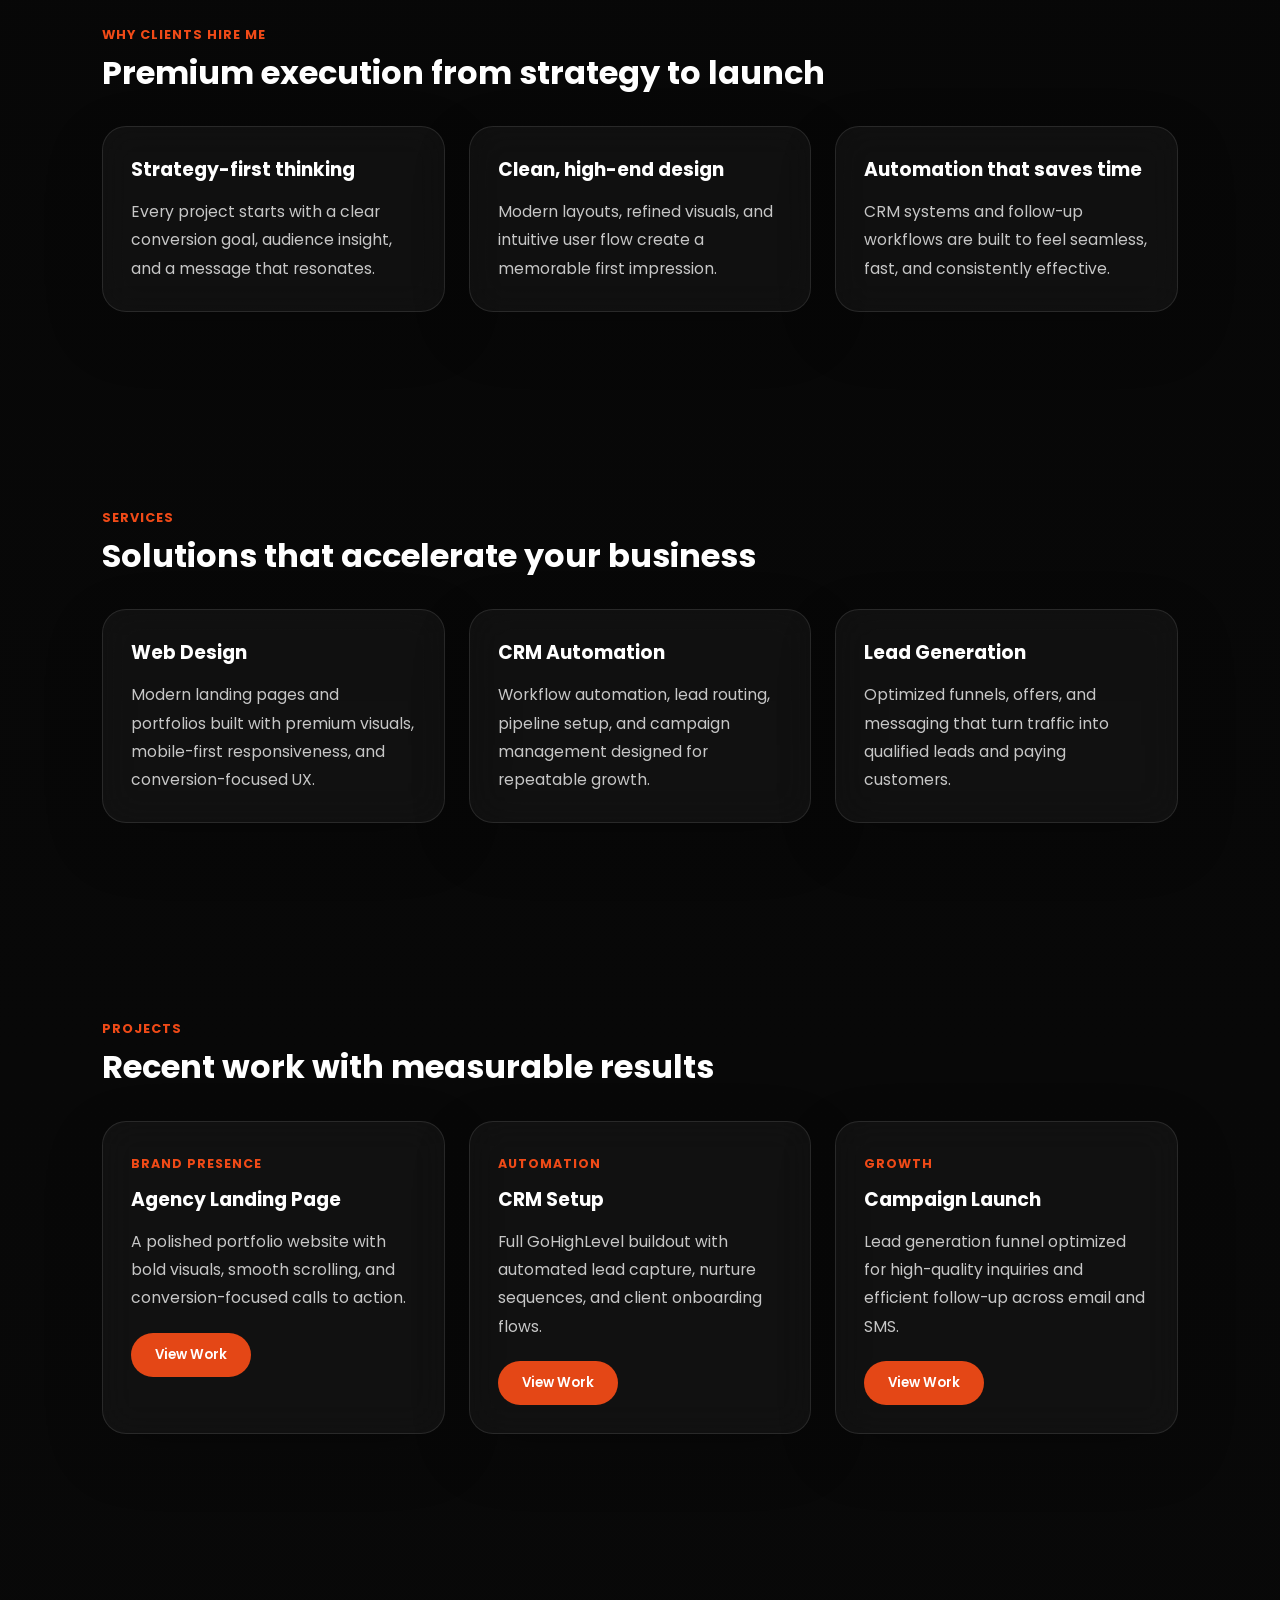
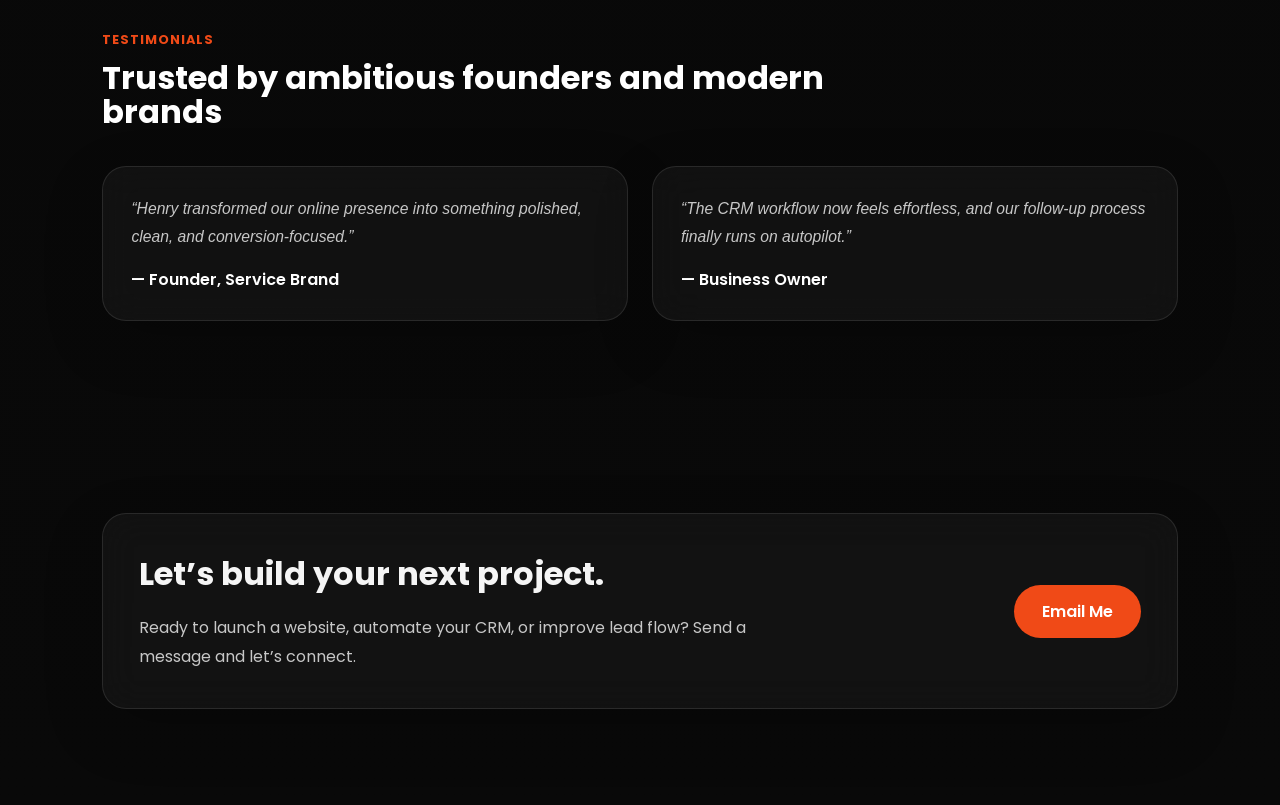
==== commit 8bbd74b7: "Redesign hero section for premium SaaS-style presentation" ====
--- a/index.html
+++ b/index.html
@@ -32,31 +32,31 @@
     <main>
         <section class="hero" id="home">
             <div class="hero-left">
-                <div class="image-circle">
-                    <img src="images/profile.png.jpg" alt="Henry Scale">
+                <div class="hero-copy">
+                    <div class="hero-badge">CRM Automation Specialist • GoHighLevel • Business Systems</div>
+                    <h1>I build premium systems that help businesses automate, convert, and grow.</h1>
+                    <p>I design high-performing websites, streamline CRM workflows, and create business systems that turn attention into qualified opportunities.</p>
+                    <div class="hero-actions">
+                        <a href="#projects" class="btn">View My Projects</a>
+                        <a href="#contact" class="btn btn-outline">Book a Discovery Call</a>
+                    </div>
+                    <div class="hero-trust-row" aria-label="Trusted capabilities">
+                        <span>CRM Automation</span>
+                        <span>GoHighLevel</span>
+                        <span>Websites</span>
+                        <span>Lead Generation</span>
+                    </div>
                 </div>
             </div>
             <div class="hero-right">
-                <p class="eyebrow">Digital Growth Strategist • CRM Automation • Web Design</p>
-                <h1>I build premium digital systems that make brands feel effortless and profitable.</h1>
-                <p>I help founders and service businesses turn rough ideas into polished websites, efficient CRM flows, and lead systems that actually convert.</p>
-                <div class="hero-actions">
-                    <a href="#projects" class="btn">Explore My Work</a>
-                    <a href="#contact" class="btn btn-outline">Book a Call</a>
-                </div>
-                <div class="hero-metrics">
-                    <div class="metric-card">
-                        <strong>10+</strong>
-                        <span>Launches</span>
+                <div class="portrait-shell">
+                    <div class="portrait-glow"></div>
+                    <div class="portrait-frame">
+                        <img src="images/profile.png.jpg" alt="Henry Scale portrait">
                     </div>
-                    <div class="metric-card">
-                        <strong>4x</strong>
-                        <span>Faster follow-up</span>
-                    </div>
-                    <div class="metric-card">
-                        <strong>100%</strong>
-                        <span>Mobile-ready</span>
-                    </div>
+                    <div class="floating-card card-top">GoHighLevel</div>
+                    <div class="floating-card card-middle">Automation</div>
+                    <div class="floating-card card-bottom">Funnels</div>
                 </div>
             </div>
         </section>
--- a/css/style.css
+++ b/css/style.css
@@ -32,6 +32,17 @@
     color: inherit;
 }
 
+a:hover,
+a:focus-visible {
+    outline: none;
+}
+
+button:focus-visible,
+a:focus-visible {
+    outline: 2px solid rgba(255, 90, 31, 0.9);
+    outline-offset: 3px;
+}
+
 ul {
     list-style: none;
 }
@@ -135,40 +146,71 @@
     width: 100%;
     min-height: calc(100vh - 100px);
     display: grid;
-    grid-template-columns: 1.02fr 0.98fr;
-    align-items: center;
-    gap: 70px;
+    grid-template-columns: minmax(0, 1.02fr) minmax(320px, 0.98fr);
+    align-items: center;
+    gap: clamp(40px, 6vw, 84px);
     padding: 110px 7% 80px;
     position: relative;
     overflow: hidden;
 }
 
+.hero::before {
+    content: '';
+    position: absolute;
+    inset: 0;
+    background: radial-gradient(circle at 20% 20%, rgba(255, 90, 31, 0.16), transparent 30%),
+        radial-gradient(circle at 85% 15%, rgba(255, 90, 31, 0.08), transparent 23%);
+    pointer-events: none;
+    z-index: -2;
+}
+
+.hero::after {
+    content: '';
+    position: absolute;
+    right: 8%;
+    bottom: 8%;
+    width: 280px;
+    height: 280px;
+    background: radial-gradient(circle, rgba(255, 90, 31, 0.08), transparent 70%);
+    filter: blur(24px);
+    pointer-events: none;
+    z-index: -1;
+}
+
 .hero-left {
     display: flex;
     justify-content: center;
 }
 
-.hero-right {
+.hero-copy {
     max-width: 620px;
 }
 
-.hero-right .eyebrow {
-    color: var(--accent);
-    letter-spacing: 1px;
+.hero-badge {
+    display: inline-flex;
+    align-items: center;
+    gap: 8px;
+    padding: 8px 14px;
+    border: 1px solid rgba(255, 90, 31, 0.28);
+    border-radius: 999px;
+    background: rgba(255, 90, 31, 0.08);
+    color: #ffac88;
+    font-size: 0.8rem;
+    font-weight: 600;
+    letter-spacing: 0.08em;
     text-transform: uppercase;
-    margin-bottom: 16px;
-    font-weight: 700;
-    font-size: 0.85rem;
-}
-
-.hero-right h1 {
-    font-size: clamp(2.6rem, 4.5vw, 4.2rem);
-    line-height: 1.04;
+    margin-bottom: 20px;
+}
+
+.hero-copy h1 {
+    font-size: clamp(2.5rem, 4.2vw, 4rem);
+    line-height: 1.03;
     margin-bottom: 18px;
     color: white;
-}
-
-.hero-right p {
+    max-width: 640px;
+}
+
+.hero-copy p {
     line-height: 1.8;
     font-size: 1rem;
     color: var(--muted);
@@ -178,68 +220,124 @@
 .hero-actions {
     display: flex;
     flex-wrap: wrap;
-    gap: 16px;
+    gap: 14px;
     margin-top: 28px;
 }
 
-.hero-metrics {
-    display: grid;
-    grid-template-columns: repeat(3, minmax(90px, 1fr));
-    gap: 16px;
-    margin-top: 32px;
-}
-
-.metric-card {
-    padding: 18px;
-    border-radius: 18px;
-    background: rgba(255, 255, 255, 0.04);
-    border: 1px solid var(--border);
-    backdrop-filter: blur(12px);
-}
-
-.metric-card strong {
-    display: block;
-    font-size: 1.2rem;
-    color: white;
-}
-
-.metric-card span {
-    display: block;
-    margin-top: 6px;
-    font-size: 0.9rem;
-    color: var(--muted);
-}
-
-.image-circle {
-    width: 380px;
-    height: 380px;
-    min-width: 260px;
-    min-height: 260px;
-    border-radius: 50%;
-    overflow: hidden;
-    background: radial-gradient(circle at top, rgba(240, 74, 23, 0.45), transparent 34%),
-        linear-gradient(180deg, #220d0d 0%, #050505 100%);
-    box-shadow: 0 0 120px rgba(240, 74, 23, 0.2);
+.hero-actions .btn {
+    min-width: 210px;
+}
+
+.hero-actions .btn-outline {
+    background: rgba(255, 255, 255, 0.03);
+}
+
+.hero-trust-row {
+    display: flex;
+    flex-wrap: wrap;
+    gap: 12px;
+    margin-top: 24px;
+}
+
+.hero-trust-row span {
+    padding: 10px 14px;
+    border-radius: 999px;
+    border: 1px solid rgba(255, 255, 255, 0.08);
+    background: rgba(255, 255, 255, 0.035);
+    color: #d8d8d8;
+    font-size: 0.92rem;
+}
+
+.hero-right {
+    display: flex;
+    justify-content: center;
+    align-items: center;
+}
+
+.portrait-shell {
+    position: relative;
+    width: min(440px, 100%);
+    aspect-ratio: 1 / 1;
     display: grid;
     place-items: center;
-    animation: float 6s ease-in-out infinite;
-    padding: 16px;
-}
-
-.image-circle img {
+}
+
+.portrait-glow {
+    position: absolute;
+    inset: 8%;
+    border-radius: 50%;
+    background: radial-gradient(circle, rgba(255, 90, 31, 0.24), transparent 70%);
+    filter: blur(22px);
+    z-index: 0;
+}
+
+.portrait-frame {
+    position: relative;
+    z-index: 1;
+    width: min(360px, 88%);
+    aspect-ratio: 1 / 1;
+    border-radius: 50%;
+    padding: 14px;
+    background: linear-gradient(145deg, rgba(255, 90, 31, 0.2), rgba(255, 255, 255, 0.03));
+    border: 1px solid rgba(255, 90, 31, 0.28);
+    box-shadow: 0 24px 80px rgba(0, 0, 0, 0.3);
+    animation: floatPortrait 6s ease-in-out infinite;
+}
+
+.portrait-frame img {
     width: 100%;
     height: 100%;
+    object-fit: cover;
     border-radius: 50%;
-    object-fit: cover;
     border: 6px solid rgba(255, 255, 255, 0.08);
 }
 
-@keyframes float {
+.floating-card {
+    position: absolute;
+    z-index: 2;
+    padding: 12px 14px;
+    border-radius: 999px;
+    background: rgba(10, 10, 10, 0.92);
+    border: 1px solid rgba(255, 90, 31, 0.25);
+    color: white;
+    font-size: 0.9rem;
+    font-weight: 600;
+    box-shadow: 0 10px 30px rgba(0, 0, 0, 0.24);
+    animation: floatCard 5s ease-in-out infinite;
+}
+
+.card-top {
+    top: 8%;
+    right: 6%;
+}
+
+.card-middle {
+    bottom: 18%;
+    left: 6%;
+    animation-delay: 1.2s;
+}
+
+.card-bottom {
+    bottom: 4%;
+    right: 16%;
+    animation-delay: 2.2s;
+}
+
+@keyframes floatPortrait {
     0%, 100% {
         transform: translateY(0px);
     }
     50% {
-        transform: translateY(-16px);
+        transform: translateY(-14px);
+    }
+}
+
+@keyframes floatCard {
+    0%, 100% {
+        transform: translateY(0px);
+    }
+    50% {
+        transform: translateY(-8px);
     }
 }
 
@@ -482,12 +580,20 @@
         width: 100%;
     }
 
-    .hero-right {
+    .hero-copy {
         margin: 0 auto;
     }
 
     .hero-actions {
         justify-content: center;
+    }
+
+    .hero-trust-row {
+        justify-content: center;
+    }
+
+    .portrait-shell {
+        width: min(360px, 90vw);
     }
 
     .about-grid,
@@ -540,8 +646,12 @@
         gap: 24px;
     }
 
-    .hero-right {
-        text-align: left;
+    .hero-copy h1 {
+        font-size: 2rem;
+    }
+
+    .hero-copy p {
+        font-size: 0.92rem;
     }
 
     .hero-actions {
@@ -549,31 +659,36 @@
         align-items: stretch;
     }
 
-    .hero-metrics {
-        grid-template-columns: 1fr;
-    }
-
-    .image-circle {
-        width: min(240px, 88vw);
-        height: min(240px, 88vw);
-        padding: 12px;
-    }
-
-    .hero-right h1 {
-        font-size: 1.9rem;
-    }
-
-    .hero-right p {
-        font-size: 0.92rem;
-    }
-
-    .hero-right .eyebrow {
-        font-size: 0.72rem;
-        letter-spacing: 0.7px;
-    }
-
-    .btn,
-    .btn-outline {
+    .hero-actions .btn {
         width: 100%;
-    }
-}
+        min-width: 0;
+    }
+
+    .hero-trust-row {
+        justify-content: flex-start;
+    }
+
+    .portrait-shell {
+        width: min(300px, 90vw);
+    }
+
+    .floating-card {
+        font-size: 0.8rem;
+        padding: 10px 12px;
+    }
+
+    .card-top {
+        top: 10%;
+        right: 2%;
+    }
+
+    .card-middle {
+        left: 0;
+        bottom: 18%;
+    }
+
+    .card-bottom {
+        right: 6%;
+        bottom: 2%;
+    }
+}
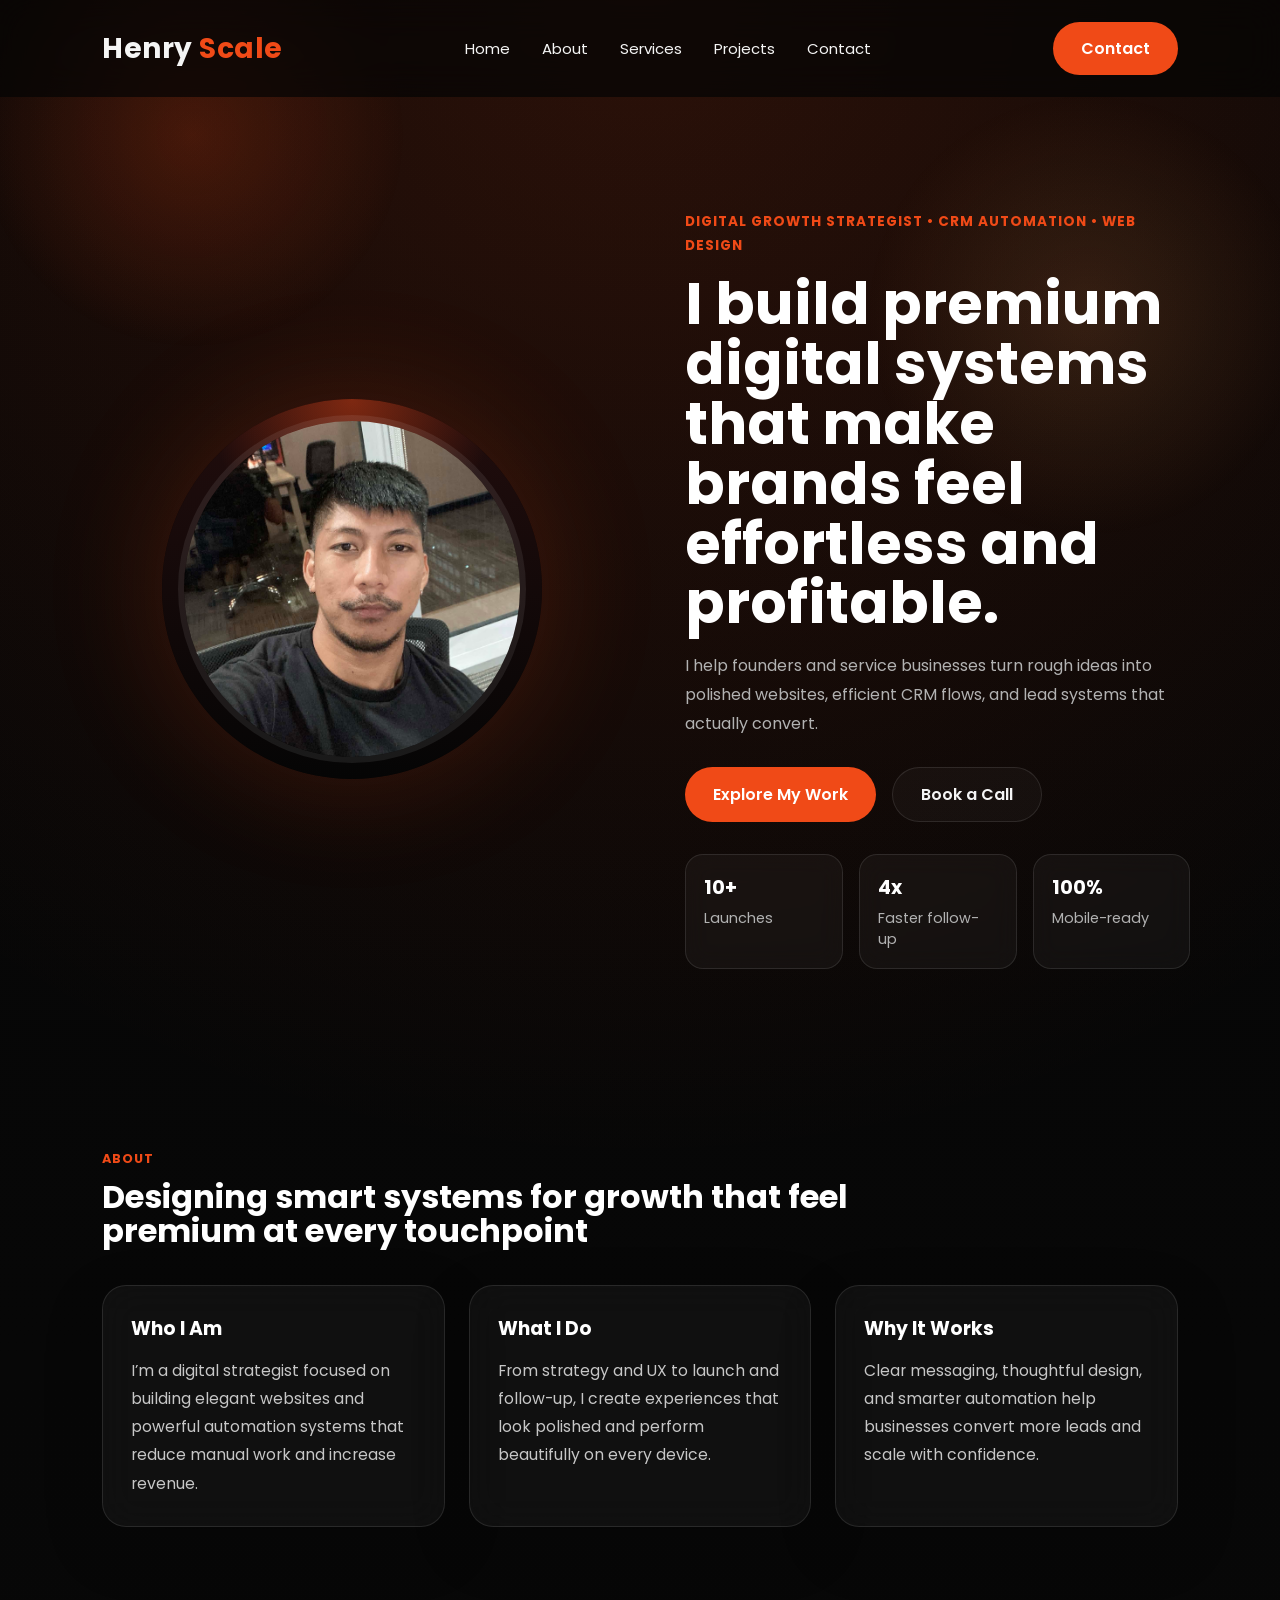
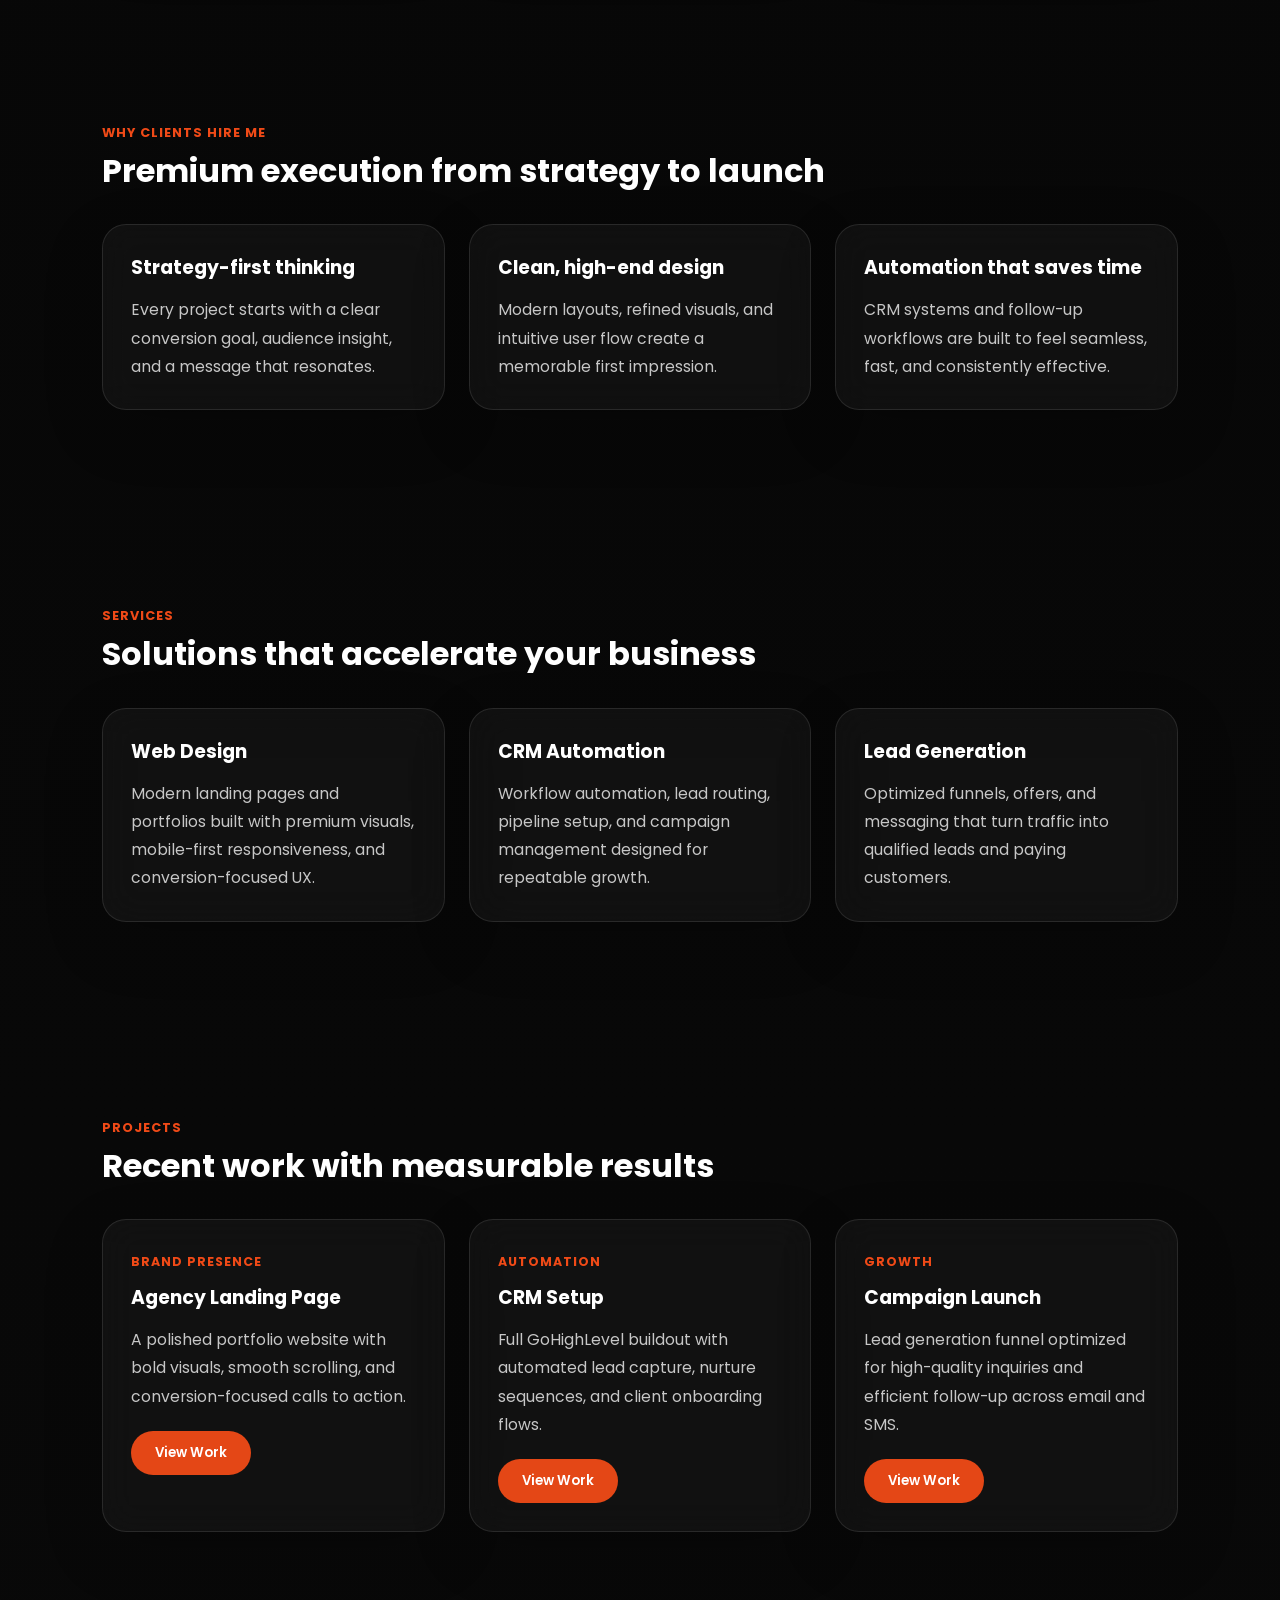
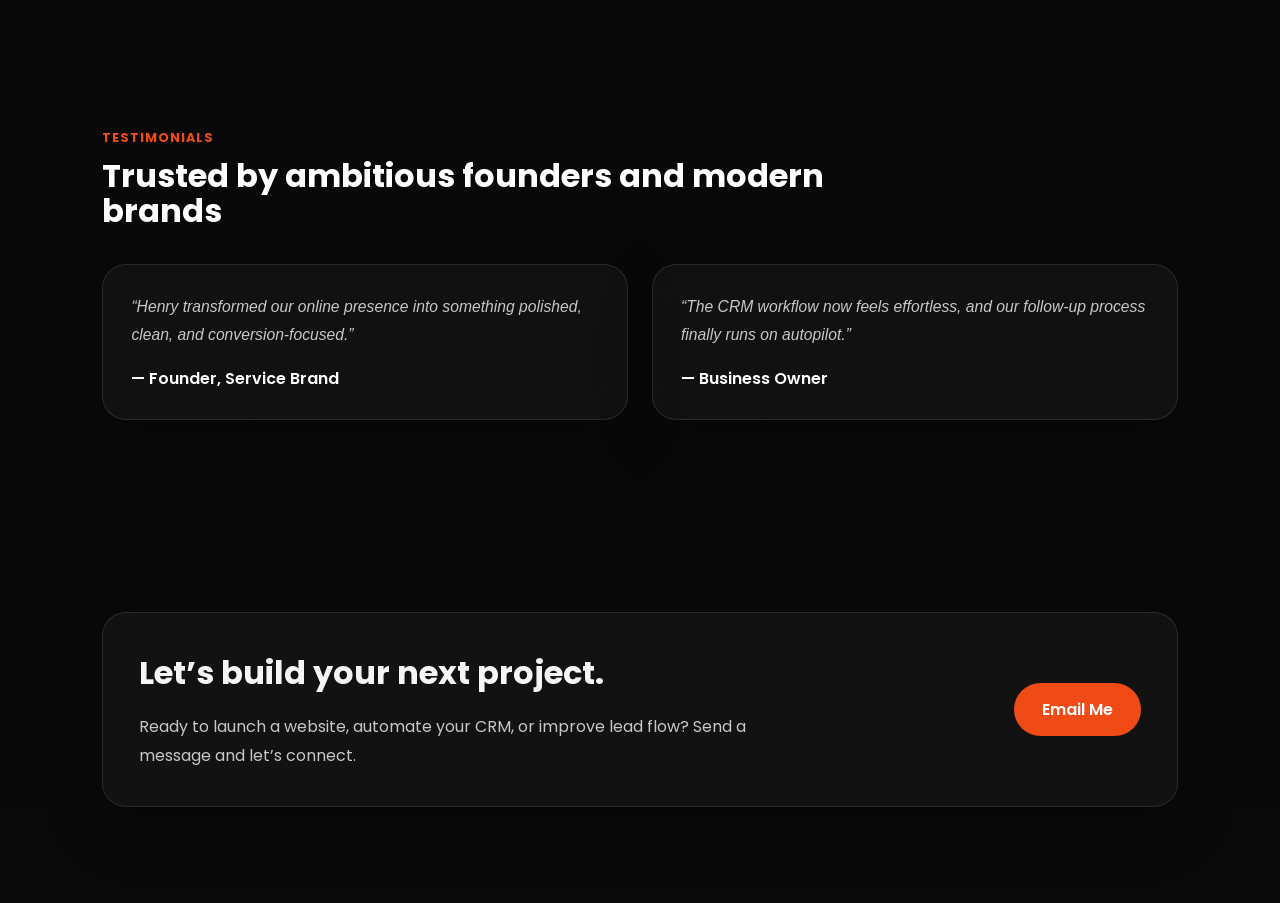
==== commit f6d58f87: "Revert "Redesign hero section for premium SaaS-style presentation" This reverts commit 8bbd74b76038a" ====
--- a/index.html
+++ b/index.html
@@ -32,31 +32,31 @@
     <main>
         <section class="hero" id="home">
             <div class="hero-left">
-                <div class="hero-copy">
-                    <div class="hero-badge">CRM Automation Specialist • GoHighLevel • Business Systems</div>
-                    <h1>I build premium systems that help businesses automate, convert, and grow.</h1>
-                    <p>I design high-performing websites, streamline CRM workflows, and create business systems that turn attention into qualified opportunities.</p>
-                    <div class="hero-actions">
-                        <a href="#projects" class="btn">View My Projects</a>
-                        <a href="#contact" class="btn btn-outline">Book a Discovery Call</a>
+                <div class="image-circle">
+                    <img src="images/profile.png.jpg" alt="Henry Scale">
+                </div>
+            </div>
+            <div class="hero-right">
+                <p class="eyebrow">Digital Growth Strategist • CRM Automation • Web Design</p>
+                <h1>I build premium digital systems that make brands feel effortless and profitable.</h1>
+                <p>I help founders and service businesses turn rough ideas into polished websites, efficient CRM flows, and lead systems that actually convert.</p>
+                <div class="hero-actions">
+                    <a href="#projects" class="btn">Explore My Work</a>
+                    <a href="#contact" class="btn btn-outline">Book a Call</a>
+                </div>
+                <div class="hero-metrics">
+                    <div class="metric-card">
+                        <strong>10+</strong>
+                        <span>Launches</span>
                     </div>
-                    <div class="hero-trust-row" aria-label="Trusted capabilities">
-                        <span>CRM Automation</span>
-                        <span>GoHighLevel</span>
-                        <span>Websites</span>
-                        <span>Lead Generation</span>
+                    <div class="metric-card">
+                        <strong>4x</strong>
+                        <span>Faster follow-up</span>
                     </div>
-                </div>
-            </div>
-            <div class="hero-right">
-                <div class="portrait-shell">
-                    <div class="portrait-glow"></div>
-                    <div class="portrait-frame">
-                        <img src="images/profile.png.jpg" alt="Henry Scale portrait">
+                    <div class="metric-card">
+                        <strong>100%</strong>
+                        <span>Mobile-ready</span>
                     </div>
-                    <div class="floating-card card-top">GoHighLevel</div>
-                    <div class="floating-card card-middle">Automation</div>
-                    <div class="floating-card card-bottom">Funnels</div>
                 </div>
             </div>
         </section>
--- a/css/style.css
+++ b/css/style.css
@@ -30,17 +30,6 @@
 a {
     text-decoration: none;
     color: inherit;
-}
-
-a:hover,
-a:focus-visible {
-    outline: none;
-}
-
-button:focus-visible,
-a:focus-visible {
-    outline: 2px solid rgba(255, 90, 31, 0.9);
-    outline-offset: 3px;
 }
 
 ul {
@@ -146,71 +135,40 @@
     width: 100%;
     min-height: calc(100vh - 100px);
     display: grid;
-    grid-template-columns: minmax(0, 1.02fr) minmax(320px, 0.98fr);
+    grid-template-columns: 1.02fr 0.98fr;
     align-items: center;
-    gap: clamp(40px, 6vw, 84px);
+    gap: 70px;
     padding: 110px 7% 80px;
     position: relative;
     overflow: hidden;
 }
 
-.hero::before {
-    content: '';
-    position: absolute;
-    inset: 0;
-    background: radial-gradient(circle at 20% 20%, rgba(255, 90, 31, 0.16), transparent 30%),
-        radial-gradient(circle at 85% 15%, rgba(255, 90, 31, 0.08), transparent 23%);
-    pointer-events: none;
-    z-index: -2;
-}
-
-.hero::after {
-    content: '';
-    position: absolute;
-    right: 8%;
-    bottom: 8%;
-    width: 280px;
-    height: 280px;
-    background: radial-gradient(circle, rgba(255, 90, 31, 0.08), transparent 70%);
-    filter: blur(24px);
-    pointer-events: none;
-    z-index: -1;
-}
-
 .hero-left {
     display: flex;
     justify-content: center;
 }
 
-.hero-copy {
+.hero-right {
     max-width: 620px;
 }
 
-.hero-badge {
-    display: inline-flex;
-    align-items: center;
-    gap: 8px;
-    padding: 8px 14px;
-    border: 1px solid rgba(255, 90, 31, 0.28);
-    border-radius: 999px;
-    background: rgba(255, 90, 31, 0.08);
-    color: #ffac88;
-    font-size: 0.8rem;
-    font-weight: 600;
-    letter-spacing: 0.08em;
+.hero-right .eyebrow {
+    color: var(--accent);
+    letter-spacing: 1px;
     text-transform: uppercase;
-    margin-bottom: 20px;
-}
-
-.hero-copy h1 {
-    font-size: clamp(2.5rem, 4.2vw, 4rem);
-    line-height: 1.03;
+    margin-bottom: 16px;
+    font-weight: 700;
+    font-size: 0.85rem;
+}
+
+.hero-right h1 {
+    font-size: clamp(2.6rem, 4.5vw, 4.2rem);
+    line-height: 1.04;
     margin-bottom: 18px;
     color: white;
-    max-width: 640px;
-}
-
-.hero-copy p {
+}
+
+.hero-right p {
     line-height: 1.8;
     font-size: 1rem;
     color: var(--muted);
@@ -220,124 +178,68 @@
 .hero-actions {
     display: flex;
     flex-wrap: wrap;
-    gap: 14px;
+    gap: 16px;
     margin-top: 28px;
 }
 
-.hero-actions .btn {
-    min-width: 210px;
-}
-
-.hero-actions .btn-outline {
-    background: rgba(255, 255, 255, 0.03);
-}
-
-.hero-trust-row {
-    display: flex;
-    flex-wrap: wrap;
-    gap: 12px;
-    margin-top: 24px;
-}
-
-.hero-trust-row span {
-    padding: 10px 14px;
-    border-radius: 999px;
-    border: 1px solid rgba(255, 255, 255, 0.08);
-    background: rgba(255, 255, 255, 0.035);
-    color: #d8d8d8;
-    font-size: 0.92rem;
-}
-
-.hero-right {
-    display: flex;
-    justify-content: center;
-    align-items: center;
-}
-
-.portrait-shell {
-    position: relative;
-    width: min(440px, 100%);
-    aspect-ratio: 1 / 1;
+.hero-metrics {
+    display: grid;
+    grid-template-columns: repeat(3, minmax(90px, 1fr));
+    gap: 16px;
+    margin-top: 32px;
+}
+
+.metric-card {
+    padding: 18px;
+    border-radius: 18px;
+    background: rgba(255, 255, 255, 0.04);
+    border: 1px solid var(--border);
+    backdrop-filter: blur(12px);
+}
+
+.metric-card strong {
+    display: block;
+    font-size: 1.2rem;
+    color: white;
+}
+
+.metric-card span {
+    display: block;
+    margin-top: 6px;
+    font-size: 0.9rem;
+    color: var(--muted);
+}
+
+.image-circle {
+    width: 380px;
+    height: 380px;
+    min-width: 260px;
+    min-height: 260px;
+    border-radius: 50%;
+    overflow: hidden;
+    background: radial-gradient(circle at top, rgba(240, 74, 23, 0.45), transparent 34%),
+        linear-gradient(180deg, #220d0d 0%, #050505 100%);
+    box-shadow: 0 0 120px rgba(240, 74, 23, 0.2);
     display: grid;
     place-items: center;
-}
-
-.portrait-glow {
-    position: absolute;
-    inset: 8%;
-    border-radius: 50%;
-    background: radial-gradient(circle, rgba(255, 90, 31, 0.24), transparent 70%);
-    filter: blur(22px);
-    z-index: 0;
-}
-
-.portrait-frame {
-    position: relative;
-    z-index: 1;
-    width: min(360px, 88%);
-    aspect-ratio: 1 / 1;
-    border-radius: 50%;
-    padding: 14px;
-    background: linear-gradient(145deg, rgba(255, 90, 31, 0.2), rgba(255, 255, 255, 0.03));
-    border: 1px solid rgba(255, 90, 31, 0.28);
-    box-shadow: 0 24px 80px rgba(0, 0, 0, 0.3);
-    animation: floatPortrait 6s ease-in-out infinite;
-}
-
-.portrait-frame img {
+    animation: float 6s ease-in-out infinite;
+    padding: 16px;
+}
+
+.image-circle img {
     width: 100%;
     height: 100%;
+    border-radius: 50%;
     object-fit: cover;
-    border-radius: 50%;
     border: 6px solid rgba(255, 255, 255, 0.08);
 }
 
-.floating-card {
-    position: absolute;
-    z-index: 2;
-    padding: 12px 14px;
-    border-radius: 999px;
-    background: rgba(10, 10, 10, 0.92);
-    border: 1px solid rgba(255, 90, 31, 0.25);
-    color: white;
-    font-size: 0.9rem;
-    font-weight: 600;
-    box-shadow: 0 10px 30px rgba(0, 0, 0, 0.24);
-    animation: floatCard 5s ease-in-out infinite;
-}
-
-.card-top {
-    top: 8%;
-    right: 6%;
-}
-
-.card-middle {
-    bottom: 18%;
-    left: 6%;
-    animation-delay: 1.2s;
-}
-
-.card-bottom {
-    bottom: 4%;
-    right: 16%;
-    animation-delay: 2.2s;
-}
-
-@keyframes floatPortrait {
+@keyframes float {
     0%, 100% {
         transform: translateY(0px);
     }
     50% {
-        transform: translateY(-14px);
-    }
-}
-
-@keyframes floatCard {
-    0%, 100% {
-        transform: translateY(0px);
-    }
-    50% {
-        transform: translateY(-8px);
+        transform: translateY(-16px);
     }
 }
 
@@ -580,20 +482,12 @@
         width: 100%;
     }
 
-    .hero-copy {
+    .hero-right {
         margin: 0 auto;
     }
 
     .hero-actions {
         justify-content: center;
-    }
-
-    .hero-trust-row {
-        justify-content: center;
-    }
-
-    .portrait-shell {
-        width: min(360px, 90vw);
     }
 
     .about-grid,
@@ -646,12 +540,8 @@
         gap: 24px;
     }
 
-    .hero-copy h1 {
-        font-size: 2rem;
-    }
-
-    .hero-copy p {
-        font-size: 0.92rem;
+    .hero-right {
+        text-align: left;
     }
 
     .hero-actions {
@@ -659,36 +549,31 @@
         align-items: stretch;
     }
 
-    .hero-actions .btn {
+    .hero-metrics {
+        grid-template-columns: 1fr;
+    }
+
+    .image-circle {
+        width: min(240px, 88vw);
+        height: min(240px, 88vw);
+        padding: 12px;
+    }
+
+    .hero-right h1 {
+        font-size: 1.9rem;
+    }
+
+    .hero-right p {
+        font-size: 0.92rem;
+    }
+
+    .hero-right .eyebrow {
+        font-size: 0.72rem;
+        letter-spacing: 0.7px;
+    }
+
+    .btn,
+    .btn-outline {
         width: 100%;
-        min-width: 0;
-    }
-
-    .hero-trust-row {
-        justify-content: flex-start;
-    }
-
-    .portrait-shell {
-        width: min(300px, 90vw);
-    }
-
-    .floating-card {
-        font-size: 0.8rem;
-        padding: 10px 12px;
-    }
-
-    .card-top {
-        top: 10%;
-        right: 2%;
-    }
-
-    .card-middle {
-        left: 0;
-        bottom: 18%;
-    }
-
-    .card-bottom {
-        right: 6%;
-        bottom: 2%;
-    }
-}
+    }
+}
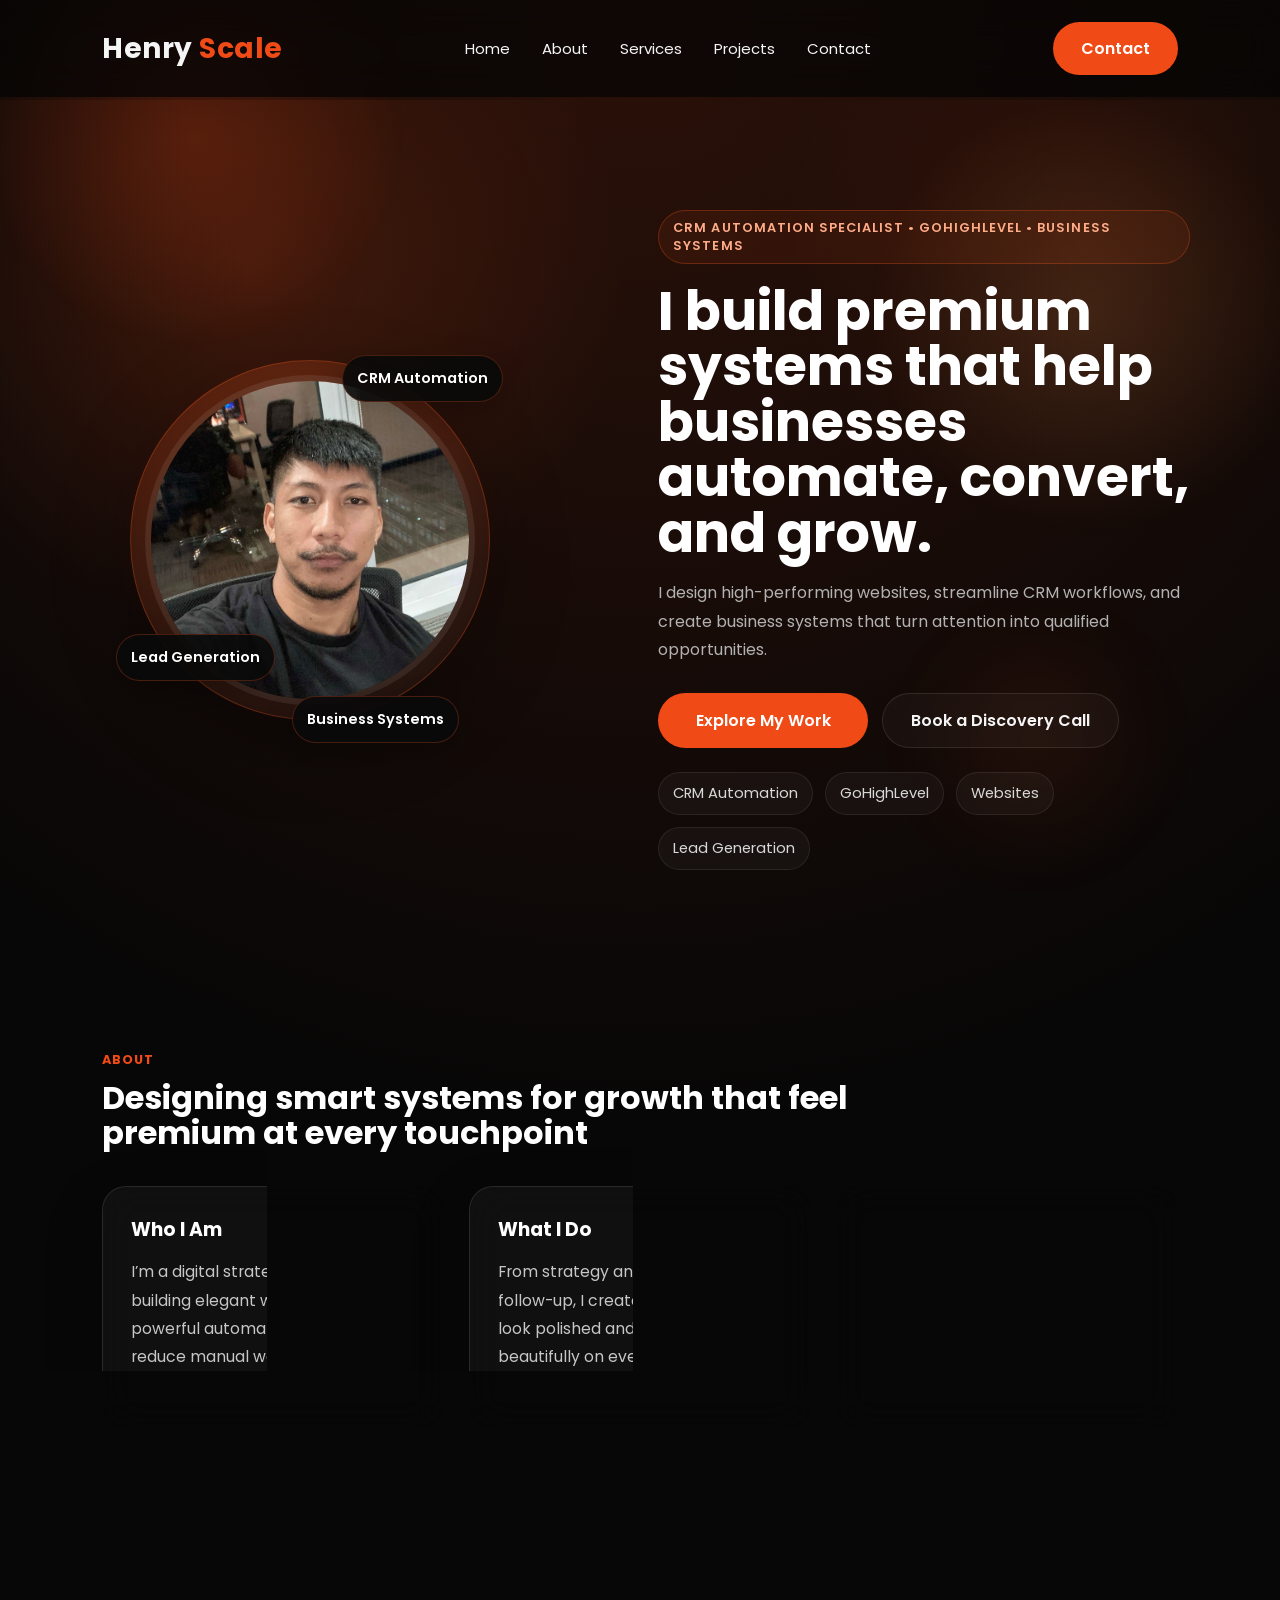
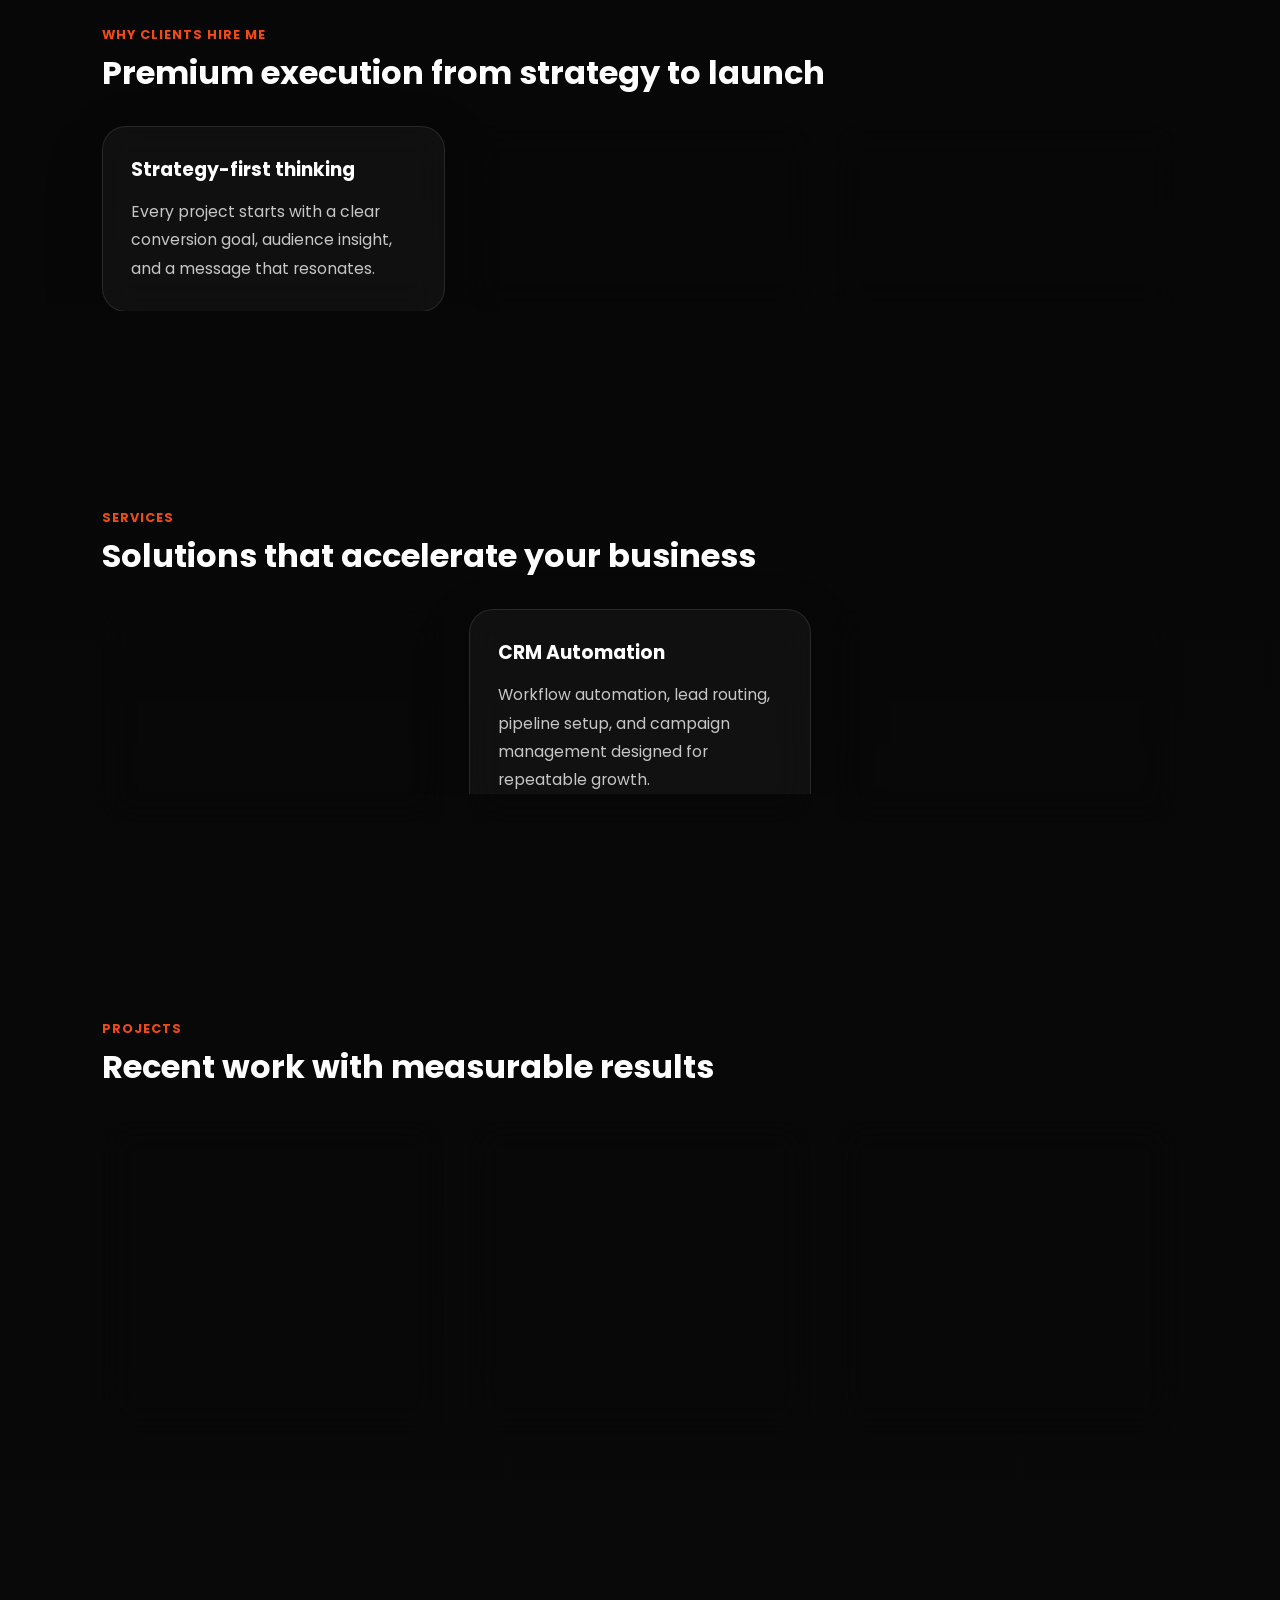
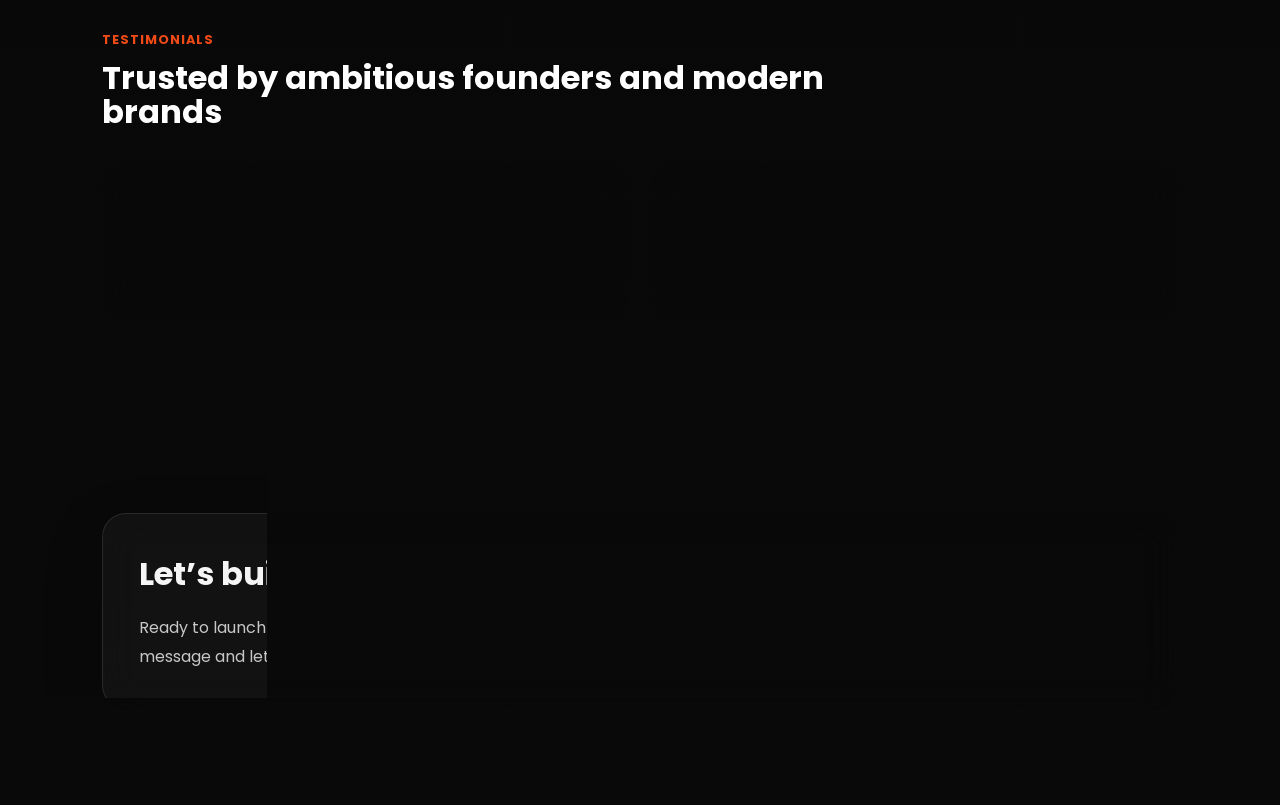
==== commit 72b7295e: "Update to premium portfolio design with portrait shell, floating cards, highlights, and testimonials" ====
--- a/index.html
+++ b/index.html
@@ -32,30 +32,30 @@
     <main>
         <section class="hero" id="home">
             <div class="hero-left">
-                <div class="image-circle">
-                    <img src="images/profile.png.jpg" alt="Henry Scale">
+                <div class="portrait-shell">
+                    <div class="portrait-glow"></div>
+                    <div class="portrait-frame">
+                        <img src="images/profile.png.jpg" alt="Henry Scale portrait">
+                    </div>
+                    <div class="floating-card card-top">CRM Automation</div>
+                    <div class="floating-card card-middle">Lead Generation</div>
+                    <div class="floating-card card-bottom">Business Systems</div>
                 </div>
             </div>
             <div class="hero-right">
-                <p class="eyebrow">Digital Growth Strategist • CRM Automation • Web Design</p>
-                <h1>I build premium digital systems that make brands feel effortless and profitable.</h1>
-                <p>I help founders and service businesses turn rough ideas into polished websites, efficient CRM flows, and lead systems that actually convert.</p>
-                <div class="hero-actions">
-                    <a href="#projects" class="btn">Explore My Work</a>
-                    <a href="#contact" class="btn btn-outline">Book a Call</a>
-                </div>
-                <div class="hero-metrics">
-                    <div class="metric-card">
-                        <strong>10+</strong>
-                        <span>Launches</span>
+                <div class="hero-copy">
+                    <div class="hero-badge">CRM Automation Specialist • GoHighLevel • Business Systems</div>
+                    <h1>I build premium systems that help businesses automate, convert, and grow.</h1>
+                    <p>I design high-performing websites, streamline CRM workflows, and create business systems that turn attention into qualified opportunities.</p>
+                    <div class="hero-actions">
+                        <a href="#projects" class="btn">Explore My Work</a>
+                        <a href="#contact" class="btn btn-outline">Book a Discovery Call</a>
                     </div>
-                    <div class="metric-card">
-                        <strong>4x</strong>
-                        <span>Faster follow-up</span>
-                    </div>
-                    <div class="metric-card">
-                        <strong>100%</strong>
-                        <span>Mobile-ready</span>
+                    <div class="hero-trust-row" aria-label="Trusted capabilities">
+                        <span>CRM Automation</span>
+                        <span>GoHighLevel</span>
+                        <span>Websites</span>
+                        <span>Lead Generation</span>
                     </div>
                 </div>
             </div>
--- a/css/style.css
+++ b/css/style.css
@@ -30,6 +30,17 @@
 a {
     text-decoration: none;
     color: inherit;
+}
+
+a:hover,
+a:focus-visible {
+    outline: none;
+}
+
+button:focus-visible,
+a:focus-visible {
+    outline: 2px solid rgba(255, 90, 31, 0.9);
+    outline-offset: 3px;
 }
 
 ul {
@@ -135,40 +146,78 @@
     width: 100%;
     min-height: calc(100vh - 100px);
     display: grid;
-    grid-template-columns: 1.02fr 0.98fr;
+    grid-template-columns: minmax(320px, 48%) minmax(360px, 52%);
     align-items: center;
-    gap: 70px;
+    gap: clamp(40px, 6vw, 84px);
     padding: 110px 7% 80px;
     position: relative;
     overflow: hidden;
 }
 
+.hero::before {
+    content: '';
+    position: absolute;
+    inset: 0;
+    background: radial-gradient(circle at 20% 20%, rgba(255, 90, 31, 0.16), transparent 30%),
+        radial-gradient(circle at 85% 15%, rgba(255, 90, 31, 0.08), transparent 23%);
+    pointer-events: none;
+    z-index: -2;
+}
+
+.hero::after {
+    content: '';
+    position: absolute;
+    right: 8%;
+    bottom: 8%;
+    width: 280px;
+    height: 280px;
+    background: radial-gradient(circle, rgba(255, 90, 31, 0.08), transparent 70%);
+    filter: blur(24px);
+    pointer-events: none;
+    z-index: -1;
+}
+
 .hero-left {
     display: flex;
-    justify-content: center;
+    justify-content: flex-start;
 }
 
 .hero-right {
-    max-width: 620px;
-}
-
-.hero-right .eyebrow {
-    color: var(--accent);
-    letter-spacing: 1px;
+    display: flex;
+    justify-content: flex-start;
+    align-items: flex-start;
+}
+
+.hero-copy {
+    max-width: 660px;
+    text-align: left;
+}
+
+.hero-badge {
+    display: inline-flex;
+    align-items: center;
+    gap: 8px;
+    padding: 8px 14px;
+    border: 1px solid rgba(255, 90, 31, 0.28);
+    border-radius: 999px;
+    background: rgba(255, 90, 31, 0.08);
+    color: #ffac88;
+    font-size: 0.8rem;
+    font-weight: 600;
+    letter-spacing: 0.08em;
     text-transform: uppercase;
-    margin-bottom: 16px;
-    font-weight: 700;
-    font-size: 0.85rem;
-}
-
-.hero-right h1 {
-    font-size: clamp(2.6rem, 4.5vw, 4.2rem);
-    line-height: 1.04;
+    margin-bottom: 20px;
+}
+
+.hero-copy h1 {
+    font-size: clamp(2.5rem, 4.2vw, 4rem);
+    line-height: 1.03;
     margin-bottom: 18px;
     color: white;
-}
-
-.hero-right p {
+    max-width: 640px;
+}
+
+.hero-copy p {
     line-height: 1.8;
     font-size: 1rem;
     color: var(--muted);
@@ -178,68 +227,124 @@
 .hero-actions {
     display: flex;
     flex-wrap: wrap;
-    gap: 16px;
+    gap: 14px;
     margin-top: 28px;
 }
 
-.hero-metrics {
-    display: grid;
-    grid-template-columns: repeat(3, minmax(90px, 1fr));
-    gap: 16px;
-    margin-top: 32px;
-}
-
-.metric-card {
-    padding: 18px;
-    border-radius: 18px;
-    background: rgba(255, 255, 255, 0.04);
-    border: 1px solid var(--border);
-    backdrop-filter: blur(12px);
-}
-
-.metric-card strong {
-    display: block;
-    font-size: 1.2rem;
-    color: white;
-}
-
-.metric-card span {
-    display: block;
-    margin-top: 6px;
-    font-size: 0.9rem;
-    color: var(--muted);
-}
-
-.image-circle {
-    width: 380px;
-    height: 380px;
-    min-width: 260px;
-    min-height: 260px;
-    border-radius: 50%;
-    overflow: hidden;
-    background: radial-gradient(circle at top, rgba(240, 74, 23, 0.45), transparent 34%),
-        linear-gradient(180deg, #220d0d 0%, #050505 100%);
-    box-shadow: 0 0 120px rgba(240, 74, 23, 0.2);
+.hero-actions .btn {
+    min-width: 210px;
+}
+
+.hero-actions .btn-outline {
+    background: rgba(255, 255, 255, 0.03);
+}
+
+.hero-trust-row {
+    display: flex;
+    flex-wrap: wrap;
+    gap: 12px;
+    margin-top: 24px;
+}
+
+.hero-trust-row span {
+    padding: 10px 14px;
+    border-radius: 999px;
+    border: 1px solid rgba(255, 255, 255, 0.08);
+    background: rgba(255, 255, 255, 0.035);
+    color: #d8d8d8;
+    font-size: 0.92rem;
+}
+
+.hero-right {
+    display: flex;
+    justify-content: center;
+    align-items: center;
+}
+
+.portrait-shell {
+    position: relative;
+    width: min(440px, 100%);
+    aspect-ratio: 1 / 1;
     display: grid;
     place-items: center;
-    animation: float 6s ease-in-out infinite;
-    padding: 16px;
-}
-
-.image-circle img {
+}
+
+.portrait-glow {
+    position: absolute;
+    inset: 8%;
+    border-radius: 50%;
+    background: radial-gradient(circle, rgba(255, 90, 31, 0.24), transparent 70%);
+    filter: blur(22px);
+    z-index: 0;
+}
+
+.portrait-frame {
+    position: relative;
+    z-index: 1;
+    width: min(360px, 88%);
+    aspect-ratio: 1 / 1;
+    border-radius: 50%;
+    padding: 14px;
+    background: linear-gradient(145deg, rgba(255, 90, 31, 0.2), rgba(255, 255, 255, 0.03));
+    border: 1px solid rgba(255, 90, 31, 0.28);
+    box-shadow: 0 24px 80px rgba(0, 0, 0, 0.3);
+    animation: floatPortrait 6s ease-in-out infinite;
+}
+
+.portrait-frame img {
     width: 100%;
     height: 100%;
+    object-fit: cover;
     border-radius: 50%;
-    object-fit: cover;
     border: 6px solid rgba(255, 255, 255, 0.08);
 }
 
-@keyframes float {
+.floating-card {
+    position: absolute;
+    z-index: 2;
+    padding: 12px 14px;
+    border-radius: 999px;
+    background: rgba(10, 10, 10, 0.92);
+    border: 1px solid rgba(255, 90, 31, 0.25);
+    color: white;
+    font-size: 0.9rem;
+    font-weight: 600;
+    box-shadow: 0 10px 30px rgba(0, 0, 0, 0.24);
+    animation: floatCard 5s ease-in-out infinite;
+}
+
+.card-top {
+    top: 8%;
+    right: 6%;
+}
+
+.card-middle {
+    bottom: 18%;
+    left: 6%;
+    animation-delay: 1.2s;
+}
+
+.card-bottom {
+    bottom: 4%;
+    right: 16%;
+    animation-delay: 2.2s;
+}
+
+@keyframes floatPortrait {
     0%, 100% {
         transform: translateY(0px);
     }
     50% {
-        transform: translateY(-16px);
+        transform: translateY(-14px);
+    }
+}
+
+@keyframes floatCard {
+    0%, 100% {
+        transform: translateY(0px);
+    }
+    50% {
+        transform: translateY(-8px);
     }
 }
 
@@ -482,12 +587,20 @@
         width: 100%;
     }
 
-    .hero-right {
+    .hero-copy {
         margin: 0 auto;
     }
 
     .hero-actions {
         justify-content: center;
+    }
+
+    .hero-trust-row {
+        justify-content: center;
+    }
+
+    .portrait-shell {
+        width: min(360px, 90vw);
     }
 
     .about-grid,
@@ -540,8 +653,12 @@
         gap: 24px;
     }
 
-    .hero-right {
-        text-align: left;
+    .hero-copy h1 {
+        font-size: 2rem;
+    }
+
+    .hero-copy p {
+        font-size: 0.92rem;
     }
 
     .hero-actions {
@@ -549,31 +666,36 @@
         align-items: stretch;
     }
 
-    .hero-metrics {
-        grid-template-columns: 1fr;
-    }
-
-    .image-circle {
-        width: min(240px, 88vw);
-        height: min(240px, 88vw);
-        padding: 12px;
-    }
-
-    .hero-right h1 {
-        font-size: 1.9rem;
-    }
-
-    .hero-right p {
-        font-size: 0.92rem;
-    }
-
-    .hero-right .eyebrow {
-        font-size: 0.72rem;
-        letter-spacing: 0.7px;
-    }
-
-    .btn,
-    .btn-outline {
+    .hero-actions .btn {
         width: 100%;
-    }
-}
+        min-width: 0;
+    }
+
+    .hero-trust-row {
+        justify-content: flex-start;
+    }
+
+    .portrait-shell {
+        width: min(300px, 90vw);
+    }
+
+    .floating-card {
+        font-size: 0.8rem;
+        padding: 10px 12px;
+    }
+
+    .card-top {
+        top: 10%;
+        right: 2%;
+    }
+
+    .card-middle {
+        left: 0;
+        bottom: 18%;
+    }
+
+    .card-bottom {
+        right: 6%;
+        bottom: 2%;
+    }
+}
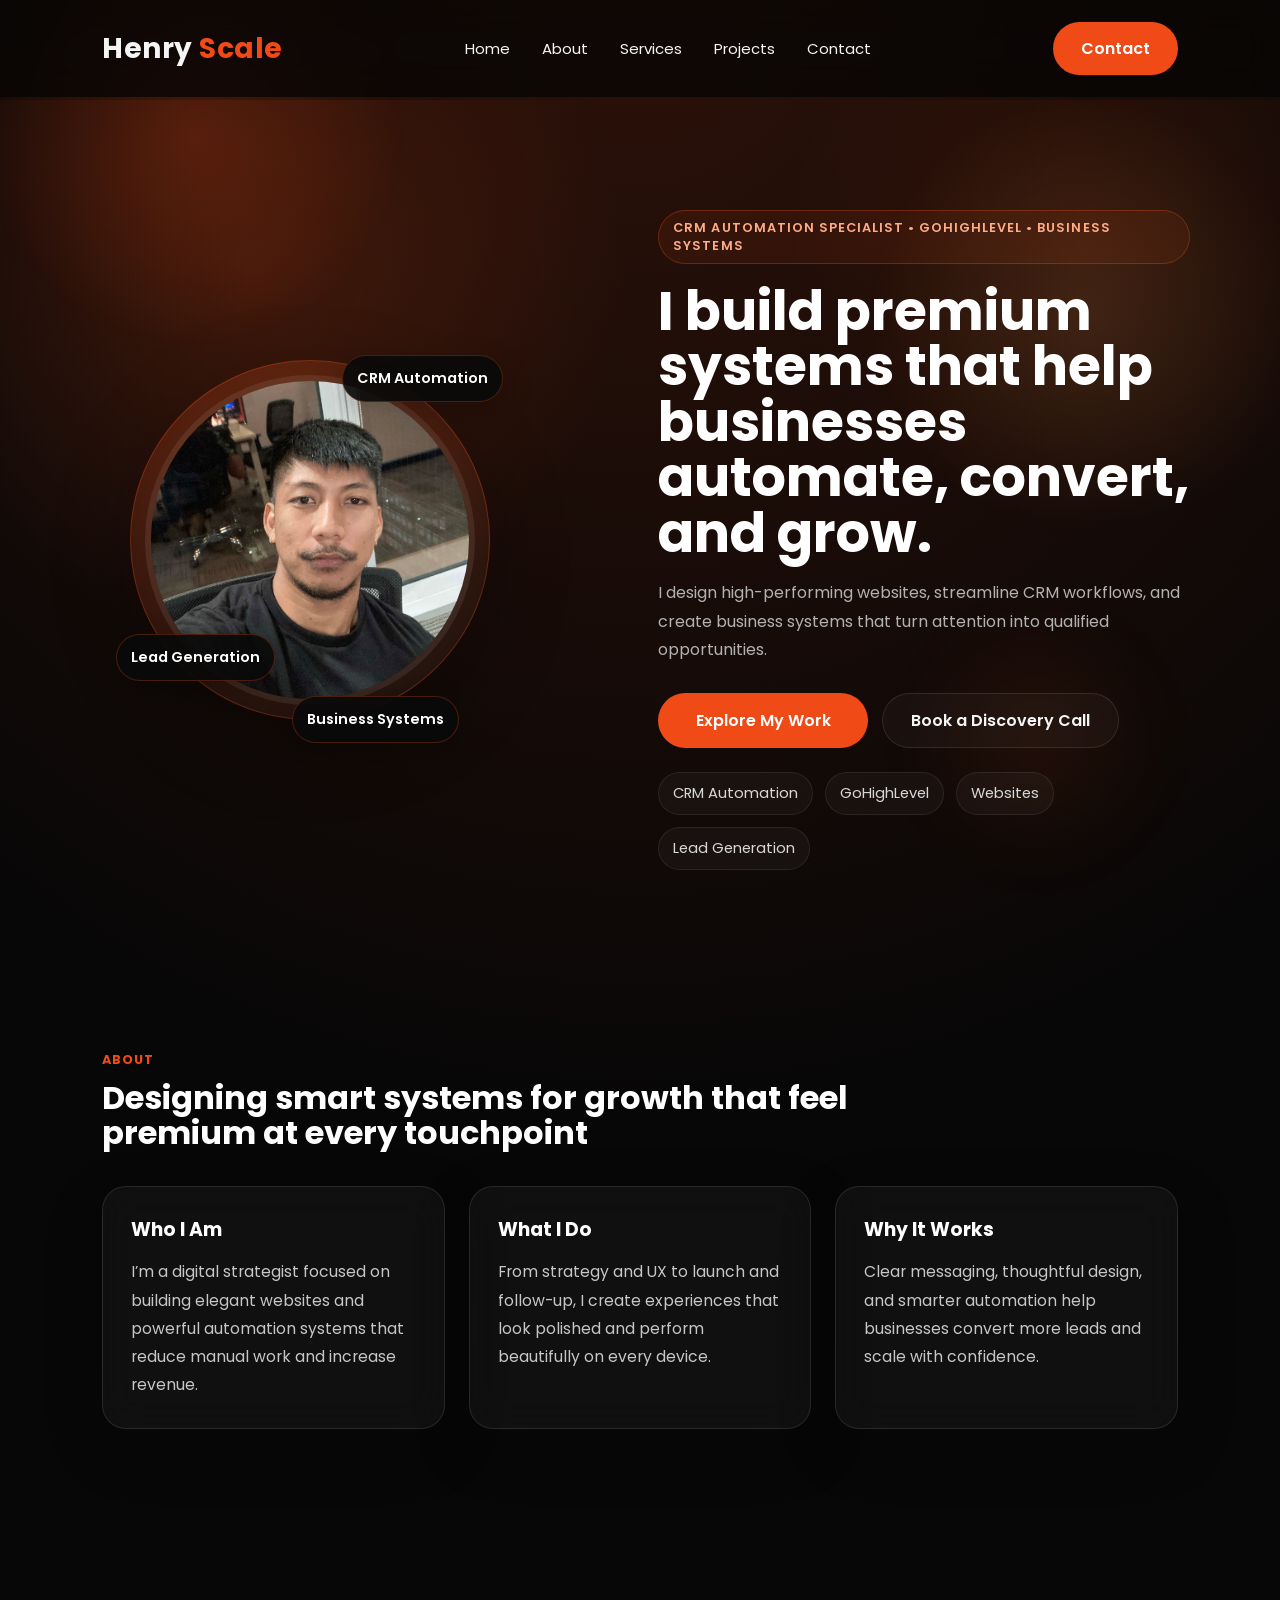
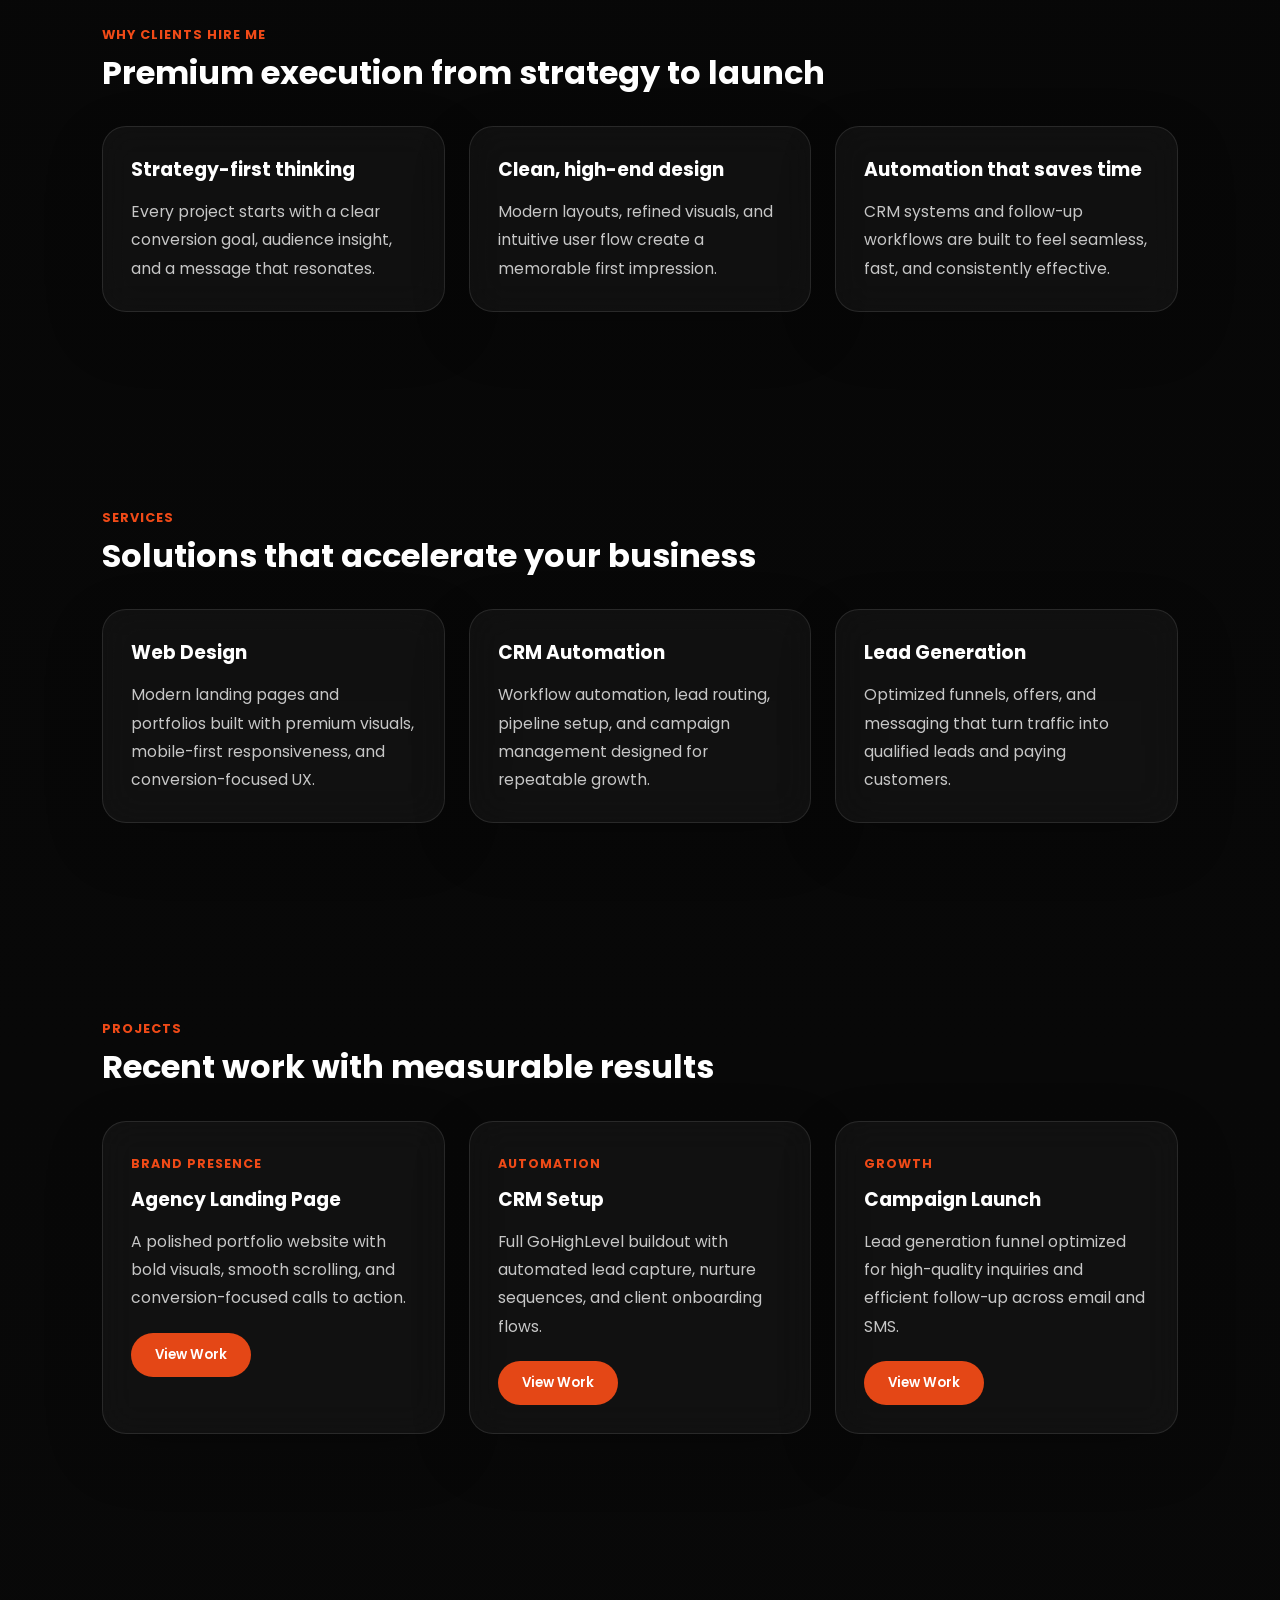
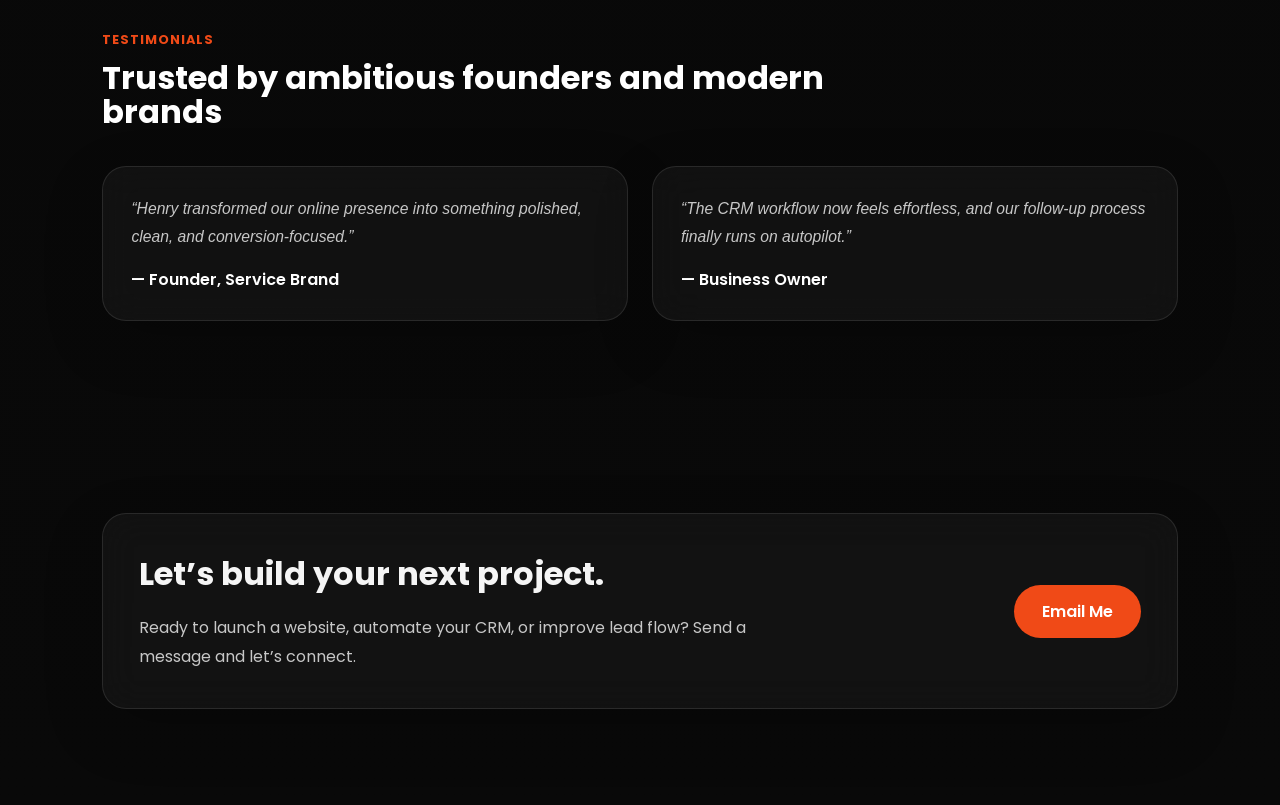
==== commit 6f200509: "Update cache-busting version to latest commit" ====
--- a/index.html
+++ b/index.html
@@ -11,7 +11,7 @@
     <link rel="preconnect" href="https://fonts.googleapis.com">
     <link rel="preconnect" href="https://fonts.gstatic.com" crossorigin>
     <link href="https://fonts.googleapis.com/css2?family=Poppins:wght@200;300;400;500;600;700;800&display=swap" rel="stylesheet">
-    <link rel="stylesheet" href="css/style.css?v=67f65a3">
+    <link rel="stylesheet" href="css/style.css?v=72b7295">
 </head>
 
 <body>
@@ -218,6 +218,6 @@
         </div>
     </main>
 
-    <script src="js/script.js?v=67f65a3"></script>
+    <script src="js/script.js?v=72b7295"></script>
 </body>
 </html>
